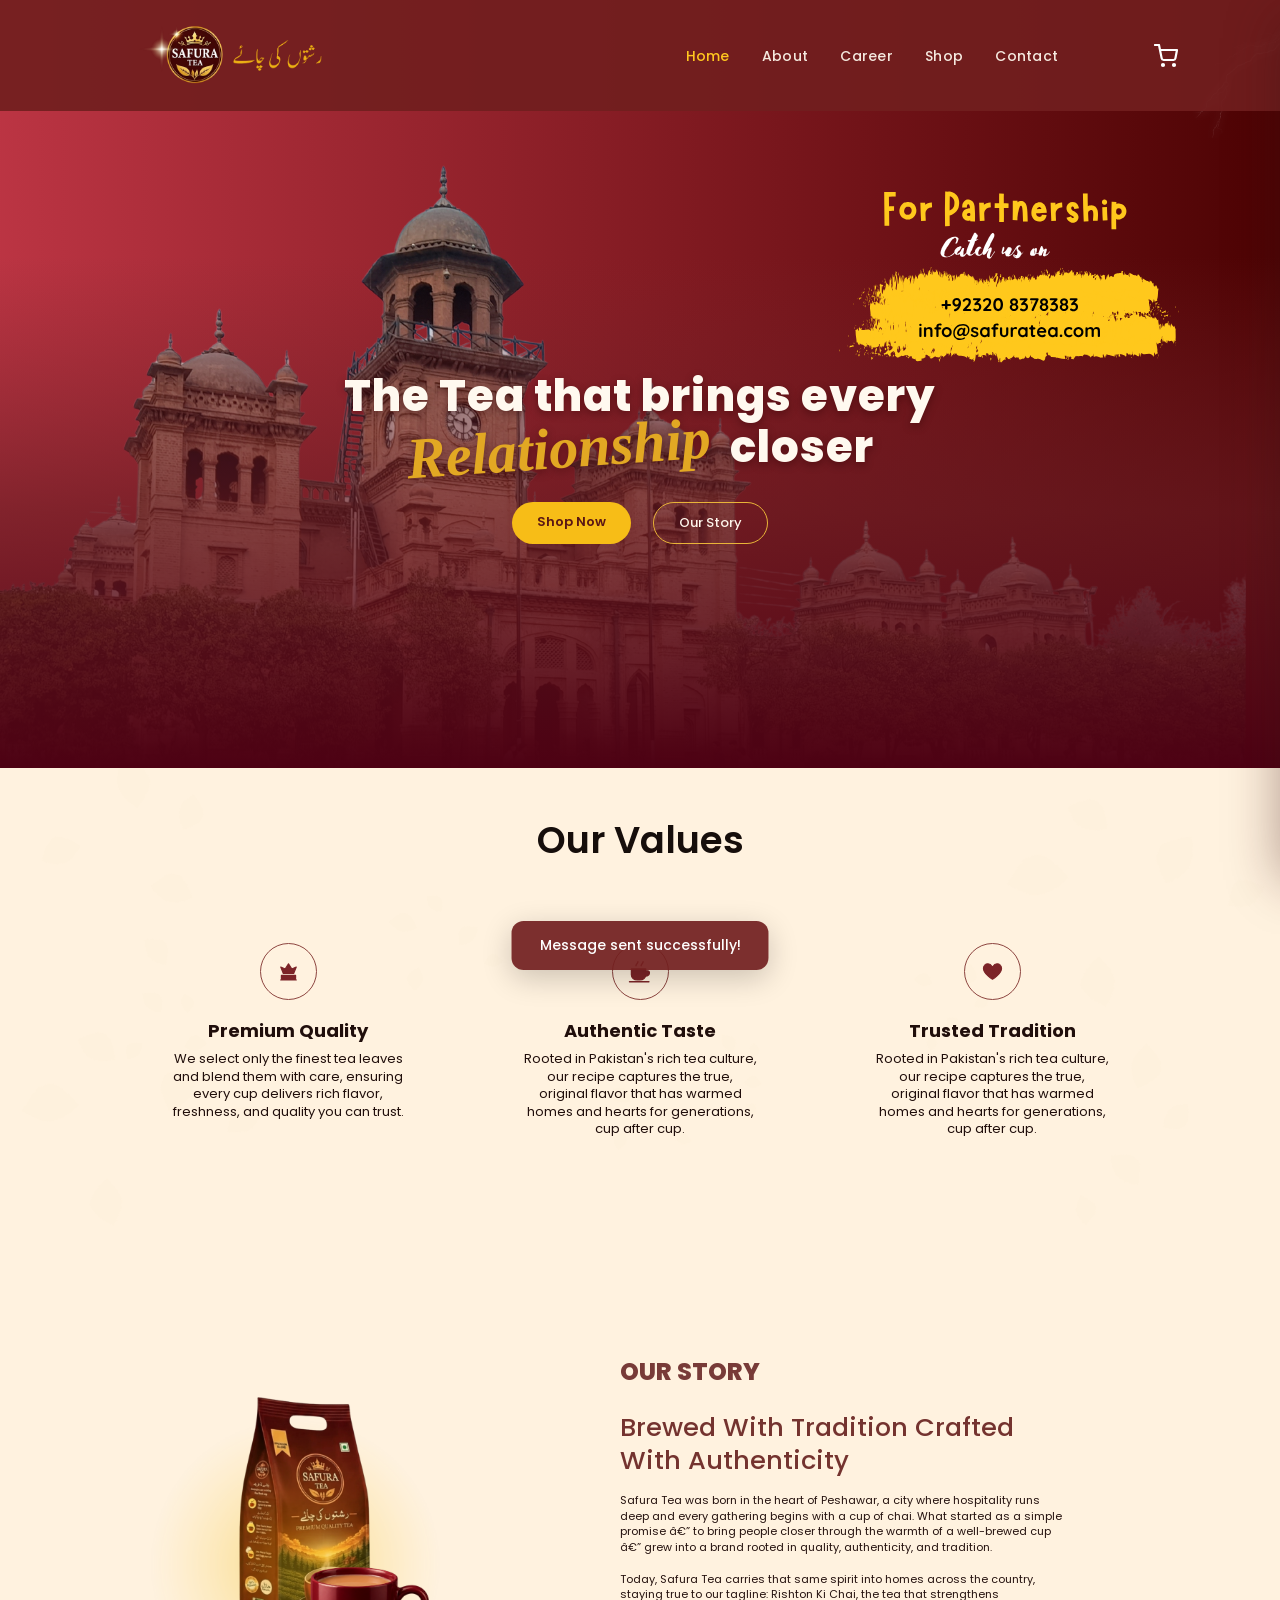
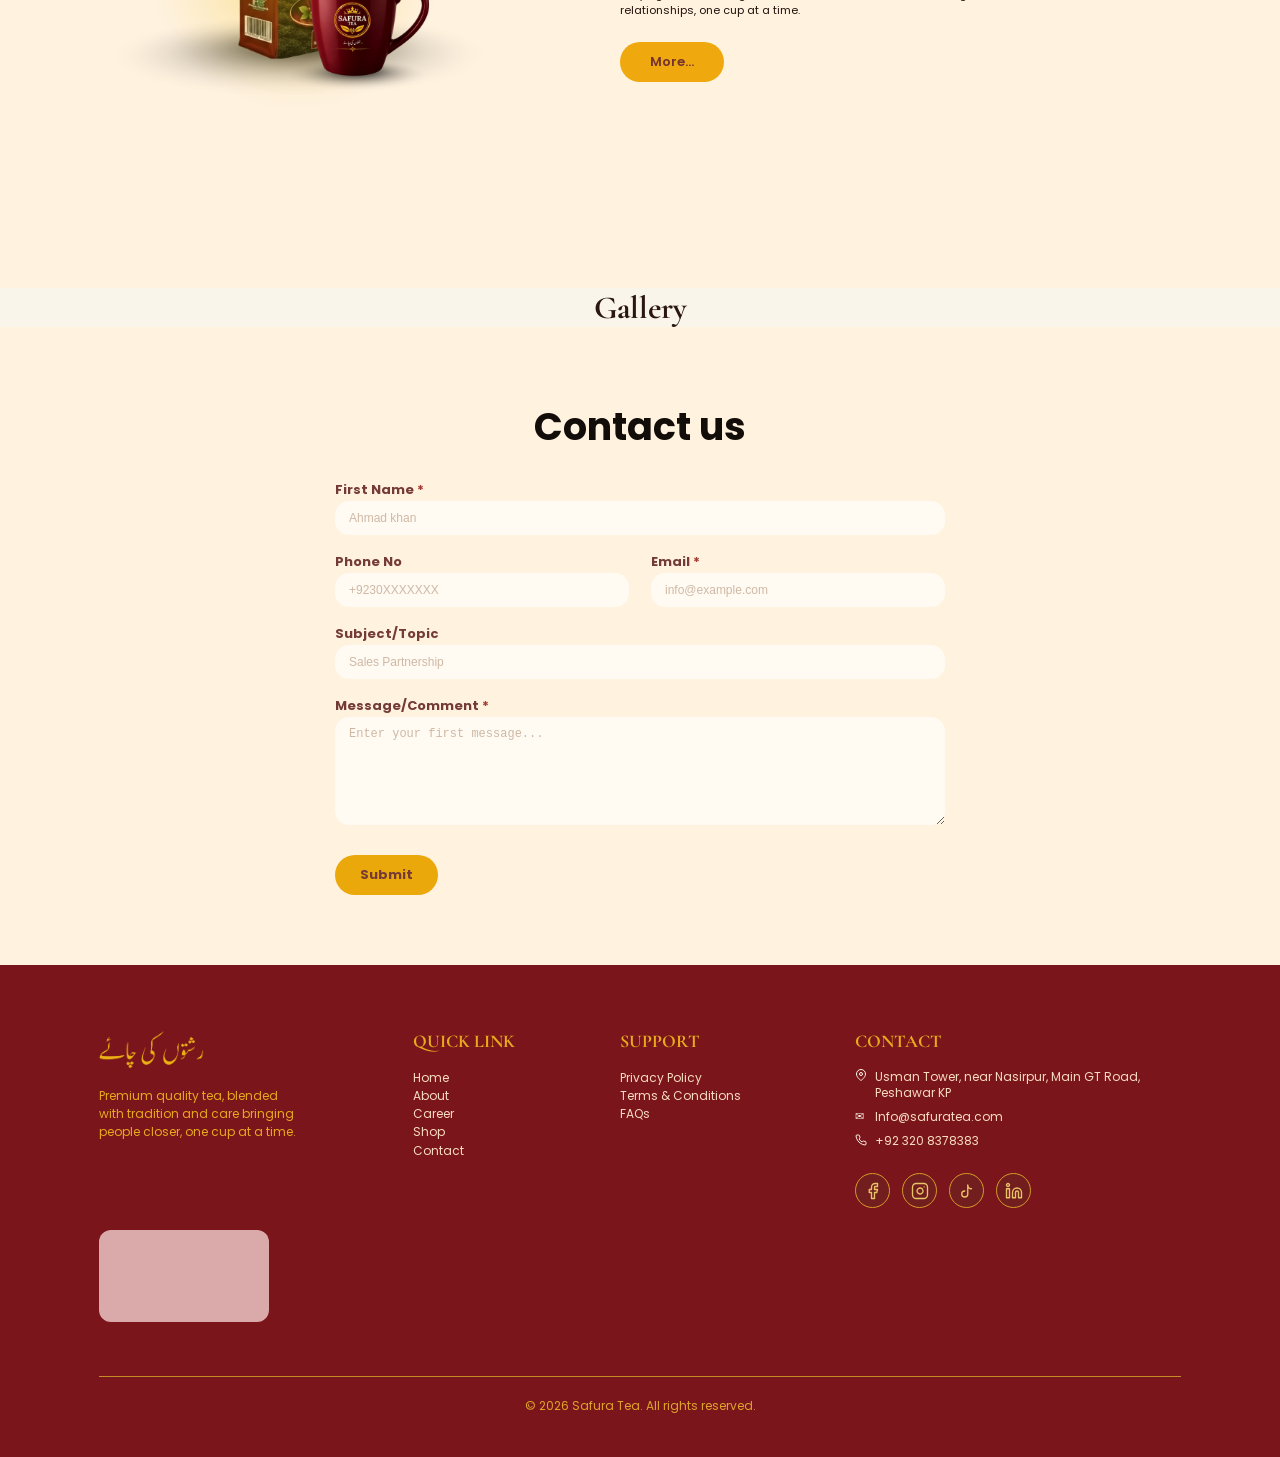
==== index.html @ 5a447c7a "Add clean page URLs" ====
<!DOCTYPE html>
<html lang="en">

<head>
  <meta charset="UTF-8">
  <meta name="viewport" content="width=device-width, initial-scale=1.0">
  <title>Safura Tea Home</title>
  <meta name="description"
    content="Safura Tea offers premium, naturally sourced tea blends  rich in flavour and crafted with tradition. Shop online, delivered fresh across Pakistan.">
  <meta name="theme-color" content="#3b1212">
  <link rel="preconnect" href="https://fonts.googleapis.com">
  <link rel="preconnect" href="https://fonts.gstatic.com" crossorigin>
  <link
    href="https://fonts.googleapis.com/css2?family=Caveat:wght@500;600;700&family=Cormorant+Garamond:wght@500;600;700&family=Poppins:wght@300;400;500;600;700;800&display=swap"
    rel="stylesheet">
  <link rel="stylesheet" href="css/style.css?v=5">
  <link rel="stylesheet" href="css/contact.css">
</head>

<body class="home-page">

  <!-- ================= NAVBAR ================= -->
  <nav class="navbar">
    <div class="nav-left">
      <img src="assets/images/Logo-3.webp" alt="Safura Tea logo">
    </div>
    <ul class="nav-links" id="navLinks">
      <li><a href="#home">Home</a></li>
      <li><a href="/about">About</a></li>
      <li><a href="/career">Career</a></li>
      <li><a href="/shop">Shop</a></li>
      <li><a href="/contact">Contact</a></li>
    </ul>
    <div class="nav-right">
      <button class="cart-btn" aria-label="Cart">
        <svg viewBox="0 0 24 24" fill="none" stroke-width="1.8" stroke-linecap="round" stroke-linejoin="round">
          <circle cx="9" cy="21" r="1" />
          <circle cx="20" cy="21" r="1" />
          <path d="M1 1h4l2.68 13.39a2 2 0 0 0 2 1.61h9.72a2 2 0 0 0 2-1.61L23 6H6" />
        </svg>
        <span class="cart-count">0</span>
      </button>
      <div class="hamburger" id="hamburger" role="button" aria-label="Menu">
        <span></span><span></span><span></span>
      </div>
    </div>
  </nav>

  <!-- ================= HERO ================= -->
  <section class="hero" id="home">
    <div class="hero-bg">
      <img src="assets/images/home.png" alt="Safura Tea premium blend pack">
    </div>

    <div class="hero-overlay">

      <h1>
        <span>The Tea that brings every</span>
        <span><em>Relationship</em> closer</span>
      </h1>
      <div class="hero-btns">
        <a href="/shop" class="btn-gold">Shop Now</a>
        <a href="/about" class="btn-outline">Our Story</a>
      </div>
    </div>
  </section>

  <!-- ================= VALUES ================= -->
  <section class="values-section" aria-labelledby="values-title">
    <div class="values-leaf values-leaf-one" aria-hidden="true"></div>
    <div class="values-leaf values-leaf-two" aria-hidden="true"></div>
    <div class="values-leaf values-leaf-three" aria-hidden="true"></div>
    <div class="values-leaf values-leaf-four" aria-hidden="true"></div>
    <div class="values-leaf values-leaf-five" aria-hidden="true"></div>
    <div class="values-leaf values-leaf-six" aria-hidden="true"></div>
    <div class="values-leaf values-leaf-seven" aria-hidden="true"></div>
    <div class="values-leaf values-leaf-eight" aria-hidden="true"></div>
    <div class="values-leaf values-leaf-nine" aria-hidden="true"></div>
    <div class="values-content">
      <h2 id="values-title">Our Values</h2>
      <div class="values-grid">
        <article class="value-card">
          <div class="value-icon" aria-hidden="true">
            <svg viewBox="0 0 48 48">
              <path d="M13 30h22v5H13zM16 27l-4-10 7 3 5-8 5 8 7-3-4 10H16zm-4 10h24" />
            </svg>
          </div>
          <h3>Premium Quality</h3>
          <p>We select only the finest tea leaves and blend them with care, ensuring every cup delivers rich flavor,
            freshness, and quality you can trust.</p>
        </article>
        <article class="value-card">
          <div class="value-icon" aria-hidden="true">
            <svg viewBox="0 0 48 48" fill="none">
              <path d="M17 15C17 12 20 12 20 9" stroke="currentColor" stroke-width="2.2" stroke-linecap="round" />
              <path d="M25 15C25 12 28 12 28 9" stroke="currentColor" stroke-width="2.2" stroke-linecap="round" />
              <path d="M10 20H32V29C32 34 28 37 23 37H19C14 37 10 34 10 29V20Z" stroke="currentColor" stroke-width="2.2"
                stroke-linejoin="round" />
              <path d="M32 23H35C39 23 39 31 32 31" stroke="currentColor" stroke-width="2.2" stroke-linecap="round" />
              <path d="M7 40H37" stroke="currentColor" stroke-width="2.2" stroke-linecap="round" />
              <path d="M14 24H28" stroke="currentColor" stroke-width="2" stroke-linecap="round" />
            </svg>
          </div>
          <h3>Authentic Taste</h3>
          <p>Rooted in Pakistan's rich tea culture, our recipe captures the true, original flavor that has warmed homes
            and hearts for generations, cup after cup.</p>
        </article>
        <article class="value-card">
          <div class="value-icon" aria-hidden="true">
            <svg viewBox="0 0 48 48">
              <path d="M24 36S10 28 10 19c0-4 3-7 7-7 3 0 5 2 7 5 2-3 4-5 7-5 4 0 7 3 7 7 0 9-14 17-14 17z" />
              <path d="M15 22h6l2-4 3 8 2-4h5" />
            </svg>
          </div>
          <h3>Trusted Tradition</h3>
          <p>Rooted in Pakistan's rich tea culture, our recipe captures the true, original flavor that has warmed homes
            and hearts for generations, cup after cup.</p>
        </article>
      </div>
    </div>
  </section>

  <!-- ================= ABOUT ================= -->
  <section id="about">
    <div class="section-inner about-grid">
      <div class="about-img-wrap">
        <img src="assets/images/product-1.png" alt="Safura Tea pack">
      </div>
      <div class="about-text">
        <div class="eyebrow">Our Story</div>
        <h2 class="section-title">Brewed With Tradition Crafted<br>With Authenticity</h2>
        <p>Safura Tea was born in the heart of Peshawar, a city where hospitality runs deep and every gathering begins
          with a cup of chai. What started as a simple promise â€” to bring people closer through the warmth of a
          well-brewed cup â€” grew into a brand rooted in quality, authenticity, and tradition.</p>
        <p>Today, Safura Tea carries that same spirit into homes across the country, staying true to our tagline:
          Rishton Ki Chai, the tea that strengthens relationships, one cup at a time.</p>
        <a href="/about" class="about-btn">More â†’</a>
      </div>
    </div>
  </section>

  <!-- ================= VIDEO SPOTLIGHT ================= -->

    <h1 style="text-align: center;">Gallery</h1>

  <!-- ================= CONTACT ================= -->
  <section class="contact-section" id="contact">
    <div class="contact-form-card">
      <div class="contact-form-card-right">
        <h2>Contact us</h2>
        <form id="contactForm">
          <div class="form-group">
            <label>First Name <span>*</span></label>
            <input type="text" name="name" placeholder="Ahmad khan" required>
          </div>
          <div class="form-row">
            <div class="form-group">
              <label>Phone No</label>
              <input type="tel" name="phone" placeholder="+9230XXXXXXX">
            </div>
            <div class="form-group">
              <label>Email <span>*</span></label>
              <input type="email" name="email" placeholder="info@example.com" required>
            </div>
          </div>
          <div class="form-group">
            <label>Subject/Topic</label>
            <input type="text" name="subject" placeholder="Sales Partnership">
          </div>
          <div class="form-group">
            <label>Message/Comment <span>*</span></label>
            <textarea name="message" placeholder="Enter your first message..." required></textarea>
          </div>
          <button type="submit" class="send-btn">Submit</button>
        </form>
      </div>

    </div>
  </section>

  <!-- ================= FOOTER ================= -->
  <footer>
    <div class="footer-grid">
      <div class="footer-col">
        <div class="footer-brand">
          <img src="assets/images/ReshtooTea_Urdu-footer.png" alt="Safura Tea logo" loading="lazy">
        </div>
        <p class="footer-desc">Premium quality tea, blended with tradition and care bringing people closer, one cup at
          a time.</p>
      </div>
      <div class="footer-col">
        <!-- <h4>Quick Links</h4> -->
        <h3>Quick Link</h3>
        <a href="#home">Home</a>
        <a href="/about">About</a>
        <a href="/career">Career</a>
        <a href="/shop">Shop</a>
        <a href="/contact">Contact</a>
      </div>
      <div class="footer-col">
        <!-- <h4>Support</h4> -->
        <h3>Support</h3>
        <a href="#">Privacy Policy </a>
        <a href="#">Terms & Conditions</a>
        <a href="#">FAQs</a>
      </div>
      <div class="footer-col">
        <!-- <h4>Get in Touch</h4> -->
        <h3>Contact</h3>
        <p>Usman Tower, near Nasirpur, Main GT Road, Peshawar KP</p>
        <p>Info@safuratea.com</p>
        <p>+92 320 8378383</p>

        <div class="footer-social" aria-label="Safura Tea social media">

          <div class="social-links">
            <a href="https://www.facebook.com/safurateaofficial" target="_blank" rel="noopener noreferrer"
              class="social-link" aria-label="Facebook"><svg viewBox="0 0 24 24" fill="none" stroke-width="1.8"
                stroke-linecap="round" stroke-linejoin="round">
                <path d="M18 2h-3a5 5 0 0 0-5 5v3H7v4h3v8h4v-8h3l1-4h-4V7a1 1 0 0 1 1-1h3z" />
              </svg></a>
            <a href="https://www.instagram.com/safurateaofficial/" target="_blank" rel="noopener noreferrer"
              class="social-link" aria-label="Instagram"><svg viewBox="0 0 24 24" fill="none" stroke-width="1.8"
                stroke-linecap="round" stroke-linejoin="round">
                <rect x="2" y="2" width="20" height="20" rx="5" ry="5" />
                <path d="M16 11.37A4 4 0 1 1 12.63 8 4 4 0 0 1 16 11.37z" />
                <line x1="17.5" y1="6.5" x2="17.51" y2="6.5" />
              </svg></a>
            <a href="https://www.tiktok.com/@safurateaofficial" target="_blank" rel="noopener noreferrer"
              class="social-link" aria-label="TikTok"><svg viewBox="0 0 24 24" fill="none" stroke-width="1.8"
                stroke-linecap="round" stroke-linejoin="round">
                <path d="M9 12a4 4 0 1 0 4 4V4a5 5 0 0 0 5 5" />
              </svg></a>
            <a href="https://www.linkedin.com/company/safuratea/" target="_blank" rel="noopener noreferrer"
              class="social-link" aria-label="LinkedIn">
              <svg viewBox="0 0 24 24" fill="none" stroke-width="1.8" stroke-linecap="round" stroke-linejoin="round">
                <path d="M16 8a6 6 0 0 1 6 6v7h-4v-7a2 2 0 0 0-2-2 2 2 0 0 0-2 2v7h-4v-7a6 6 0 0 1 6-6z" />
                <rect x="2" y="9" width="4" height="12" />
                <circle cx="4" cy="4" r="2" />
              </svg></a>
          </div>




        </div>
      </div>

      <div class="footer-right">
        <div class="location">
          <h4>Our Location</h4>
          <a href="https://www.google.com/maps/search/?api=1&query=Usman+Tower+near+Nasirpur+Main+GT+Road+Peshawar+KP"
            target="_blank" rel="noopener noreferrer" class="map-link">
            <div class="map-container">
              <iframe
                src="https://maps.google.com/maps?q=Usman+Tower+near+Nasirpur+Main+GT+Road+Peshawar+KP&t=&z=15&ie=UTF8&iwloc=&output=embed"
                width="100%" height="150" style="border:0; pointer-events: none;" allowfullscreen="" loading="lazy"
                referrerpolicy="no-referrer-when-downgrade">
              </iframe>
              <div class="map-overlay">
                <span class="map-pin"></span>
                <span class="map-label">Open in Google Maps</span>
              </div>
            </div>
          </a>
          <p class="address-text">Usman Tower, near Nasirpur, Main GT Road, Peshawar KP</p>
        </div>

        <div class="barcode">
          <h4>Scan for Details</h4>
          <div class="barcode-img">
            <img
              src="https://api.qrserver.com/v1/create-qr-code/?size=200x200&bgcolor=FAF5EA&color=3B1F2B&data=Safura%20Tea%0AProduct%3A%20Premium%20Tea%20500g%0ALocation%3A%20Usman%20Tower%2C%20near%20Nasirpur%2C%20Main%20GT%20Road%2C%20Peshawar%20KP%0APhone%3A%20%2B92%20300%200000000%0AEmail%3A%20hello%40safuratea.pk"
              alt="Safura Tea QR Code" width="160" height="160">
          </div>
        </div>
      </div>

    </div>
    <div class="footer-bottom">
      <span>&copy; 2026 Safura Tea. All rights reserved.</span>
      <span>Designed with care for tea lovers.</span>
    </div>
  </footer>

  <div class="toast" id="toast">Message sent successfully!</div>
  <script src="js/script.js?v=3"></script>

</body>

</html>
---- css/style.css ----
:root {
  --maroon-dark: #3b1212;
  --maroon: #5c1b1b;
  --maroon-light: #7a2a22;
  --gold: #c9a227;
  --gold-light: #e8c468;
  --cream: #faf5ea;
  --cream-2: #f1e8d6;
  --ink: #2a1810;
  --shadow: 0 20px 50px -20px rgba(59, 18, 18, 0.35);
}

* {
  margin: 0;
  padding: 0;
  box-sizing: border-box;
}
html {
  scroll-behavior: smooth;
}

body {
  font-family: "Poppins", sans-serif;
  color: var(--ink);
  background: var(--cream);
  overflow-x: hidden;
}
h1,
h2,
h3 {
  font-family: "Cormorant Garamond", serif;
}
a {
  text-decoration: none;
  color: inherit;
}
ul {
  list-style: none;
}
img {
  max-width: 100%;
  display: block;
}
button {
  font-family: inherit;
  cursor: pointer;
  border: none;
}

@media (prefers-reduced-motion: reduce) {
  * {
    animation-duration: 0.001ms !important;
    transition-duration: 0.001ms !important;
  }
}

/* ---------- NAVBAR ---------- */
.navbar {
  position: fixed;
  top: 0;
  left: 0;
  right: 0;
  z-index: 1000;
  display: flex;
  align-items: center;
  justify-content: space-between;
  padding: 20px 7.7%;
  background: rgba(113, 31, 31, 0.92);
  box-shadow: none;
}
.nav-left img {
  width: 285px;
  height: auto;
  object-fit: contain;
}
.nav-links {
  display: flex;
  gap: 32px;
  margin-left: auto;
  margin-right: 8.5%;
}
.nav-links a {
  color: #f5e9df;
  font-size: 14px;
  font-weight: 500;
  letter-spacing: 0.3px;
  position: relative;
  padding: 4px 0 7px;
  transition: color 0.25s ease;
}
.nav-links a::after {
  content: "";
  position: absolute;
  left: 0;
  bottom: 0;
  width: 0%;
  height: 2px;
  background: var(--gold);
  transition: width 0.3s ease;
}
.nav-links a:hover {
  color: var(--gold-light);
}
.nav-links a:hover::after {
  width: 100%;
}
.nav-right {
  display: flex;
  align-items: center;
  gap: 0;
}
.cart-btn {
  position: relative;
  display: flex;
  align-items: center;
  justify-content: center;
  width: 31px;
  height: 31px;
  border-radius: 50%;
  background: transparent;
  border: 0;
  transition:
    transform 0.25s ease,
    background 0.25s ease;
}
.cart-btn:hover {
  transform: translateY(-2px);
}
.cart-btn svg {
  width: 24px;
  height: 24px;
  stroke: #fff;
  stroke-width: 2.2;
  transition:
    width 0.25s ease,
    height 0.25s ease,
    stroke 0.25s ease;
}
.cart-btn:hover svg {
  width: 27px;
  height: 27px;
  stroke: var(--gold-light);
}
.cart-count {
  display: none;
}
.hamburger {
  display: none;
  flex-direction: column;
  gap: 5px;
  width: 26px;
}
.hamburger span {
  height: 2px;
  background: var(--cream);
  border-radius: 2px;
}
.home-page .nav-links li:first-child a {
  color: #ffc71f;
}
.home-page .nav-links li:first-child a::after {
  width: 0;
  background: #ffc71f;
}
.home-page .nav-links li:first-child a:hover::after {
  width: 100%;
}

/* ---------- HERO ---------- */
.hero {
  position: relative;
  height: 100vh;
  min-height: 600px;
  overflow: hidden;
  background: rgba(113, 31, 31, 0.92);
}
.hero-bg {
  position: absolute;
  inset: 0;
  z-index: 1;
}
.hero-bg img {
  width: 100%;
  height: 100%;
  object-fit: cover;
  object-position: center;
  filter: brightness(1) saturate(1.05);
  animation: heroZoom 8s ease-out forwards;
}
@keyframes heroZoom {
  from {
    transform: scale(1);
  }
  to {
    transform: scale(1.07);
  }
}
.hero-overlay {
  position: absolute;
  inset: 0;
  z-index: 3;
  display: flex;
  flex-direction: column;
  align-items: center;
  justify-content: end;
  text-align: center;
  padding: 40px;
}
.hero-overlay::before {
  content: "";
  position: absolute;
  inset: 0;
  background: linear-gradient(
    180deg,
    rgba(43, 12, 12, 0.6) 0%,
    rgba(43, 12, 12, 0) 26%,
    rgba(43, 12, 12, 0) 58%,
    rgba(43, 12, 12, 0.7) 100%
  );
  z-index: -1;
}
.hero h1 {
  color: var(--cream);
  font-size: clamp(38px, 6vw, 74px);
  font-weight: 700;
  line-height: 1.1;
  max-width: 900px;
  text-shadow:
    0 4px 18px rgba(0, 0, 0, 0.65),
    0 2px 6px rgba(0, 0, 0, 0.55);
  animation: riseIn 1.1s 0.25s cubic-bezier(0.22, 1, 0.36, 1) both;
}
.hero .hero-overlay h1 span em {
  font-family: "Mistral", cursive;
}
.hero p {
  color: var(--cream-2);
  max-width: 520px;
  margin: 22px auto 34px;
  font-size: 16px;
  line-height: 1.7;
  font-weight: 300;
}
.hero-btns {
  display: flex;
  gap: 18px;
  padding: 20px;
  flex-wrap: wrap;
  justify-content: center;
  animation: riseIn 1.1s 0.5s cubic-bezier(0.22, 1, 0.36, 1) both;
}
@keyframes riseIn {
  from {
    opacity: 0;
    transform: translateY(34px);
  }
  to {
    opacity: 1;
    transform: translateY(0);
  }
}
.btn-gold {
  background-color: #ffc71f;
  color: var(--maroon-dark);
  padding: 15px 36px;
  border-radius: 50px;
  font-weight: 600;
  font-size: 14px;
  letter-spacing: 0.5px;
  transition:
    transform 0.25s ease,
    box-shadow 0.25s ease;
  box-shadow: 0 10px 25px -8px rgba(201, 162, 39, 0.6);
}
.btn-gold:hover {
  transform: translateY(-3px);
  box-shadow: 0 14px 30px -8px rgba(201, 162, 39, 0.75);
}
.btn-outline {
  border: 1.5px solid var(--cream-2);
  /* color: var(--cream); */
  padding: 15px 36px;
  border-radius: 50px;
  font-weight: 500;
  font-size: 14px;
  letter-spacing: 0.5px;
  transition: all 0.25s ease;
}
.btn-outline:hover {
  /* background-color: #ffc71f; */
  color: var(--gold);
  background-color: #ac8100;
}

/* ---------- HOME HERO ---------- */
.home-page .hero {
  height: min(100vh, 768px);
  min-height: 500px;
  padding: 0;
  background: #731216;
}
.home-page .hero-bg img {
  object-position: center;
  filter: none;
  animation: none;
}
.home-page .hero-overlay {
  justify-content: flex-start;
  padding: clamp(205px, 48vh, 370px) 24px 0;
}
.home-page .hero-overlay::before {
  display: none;
}
.home-page .hero h1 {
  display: flex;
  flex-direction: column;
  align-items: center;
  color: #fff9ef;
  font-family: "Poppins", sans-serif;
  font-size: clamp(27px, 3.4vw, 52px);
  font-weight: 800;
  line-height: 1.18;
  letter-spacing: 1px;
  max-width: none;
  text-shadow: 0 3px 8px rgba(42, 0, 0, 0.4);
  animation: none;
}
.home-page .hero h1 span {
  display: block;
  white-space: nowrap;
}
.home-page .hero h1 em {
  display: inline-block;
  position: relative;
  margin-right: 10px;
  color: #e2a823;
  font-family: "Caveat", cursive;
  font-size: 1.34em;
  font-weight: 600;
  line-height: 0.72;
  letter-spacing: 0;
  transform: rotate(-4deg) translateY(6px);
}
.home-page .hero-btns {
  gap: 22px;
  padding: 29px 0 0;
  animation: none;
}
.home-page .btn-gold,
.home-page .btn-outline {
  padding: 10px 25px;
  font-size: 13px;
  letter-spacing: 0;
}
.home-page .btn-gold {
  background: #f7bd17;
  color: #5a1715;
  box-shadow: none;
}
.home-page .btn-outline {
  border-color: #e9b438;
  color: #fff6ec;
}
@media (max-width: 900px) {
  .home-page .hero-overlay {
    padding-top: clamp(180px, 43vh, 300px);
  }
}
@media (max-width: 560px) {
  .home-page .nav-left img {
    width: 135px;
  }
  .home-page .hero {
    min-height: 560px;
  }
  .home-page .hero h1 {
    font-size: clamp(23px, 7vw, 31px);
    letter-spacing: 0;
  }
  .home-page .hero h1 span {
    white-space: normal;
  }
  .home-page .hero-btns {
    padding-top: 23px;
  }
}
/* ---------- OUR VALUES ---------- */
.values-section {
  position: relative;
  min-height: 470px;
  overflow: hidden;
  padding: 52px 5% 55px;
  background: #fff2df;
}
.values-content {
    /* border: 2px solid yellow; */
  position: relative;
  z-index: 1;
  max-width: 1000px;
  margin: 0 auto;
  text-align: center;
}
.values-content h2 {
  color: #160e0b;
  font-family: "Poppins", sans-serif;
  font-size: clamp(37px, 2.8vw, 58px);
  font-weight: 600;
  line-height: 1.1;
}
.values-grid {
  display: grid;
  grid-template-columns: repeat(3, 1fr);
  gap: 56px;
  margin-top: 82px;
}
.value-card {
  color: #200e0b;
  max-height: 900px;
  font-size: 33px;
}
.value-icon {
  display: grid;
  width: 57px;
  height: 57px;
  margin: 0 auto 20px;
  place-items: center;
  border: 1.5px solid #8d4540;
  border-radius: 50%;
  color: #7c2428;
}
.value-icon svg {
  width: 31px;
  height: 31px;
  fill: currentColor;
  stroke: currentColor;
  stroke-width: 1.8;
  stroke-linecap: round;
  stroke-linejoin: round;
}
.value-card h3 {
  font-family: "Poppins", sans-serif;
  font-size: 18px;
  font-weight: 700;
  line-height: 1.2;
}
.value-card p {
  margin: 9px auto 0;
  max-width: 235px;
  font-size: 13px;
  line-height: 1.35;
}
.values-leaf {
  position: absolute;
  width: 145px;
  height: 145px;
  background: url("../assets/images/leaf-pattern.png") center / contain
    no-repeat;
  opacity: 0.16;
  pointer-events: none;
}
.values-leaf-one {
  top: 18px;
  left: 5.5%;
  transform: rotate(35deg) scale(1.18);
}
.values-leaf-two {
  top: 100px;
  left: 29%;
  transform: rotate(-24deg) scale(0.68);
}
.values-leaf-three {
  top: 45px;
  right: 6%;
  transform: rotate(-42deg) scale(1.45);
}
.values-leaf-four {
  right: 7%;
  bottom: 35px;
  transform: rotate(66deg) scale(1.08);
}
.values-leaf-five {
  top: 195px;
  left: 8%;
  transform: rotate(10deg) scale(0.62);
}
.values-leaf-six {
  top: 272px;
  left: 5%;
  transform: rotate(-42deg) scale(1.35);
}
.values-leaf-seven {
  top: 232px;
  left: 52%;
  transform: rotate(24deg) scale(0.48);
}
.values-leaf-eight {
  bottom: 50px;
  left: 45%;
  transform: rotate(-12deg) scale(0.54);
}
.values-leaf-nine {
  top: 165px;
  right: 20%;
  transform: rotate(72deg) scale(0.54);
}

@media (max-width: 700px) {
  .values-section {
    min-height: 0;
    padding: 60px 6% 40px;
  }
  .values-grid {
    grid-template-columns: 1fr;
    gap: 42px;
    margin-top: 52px;
  }
  .value-card p {
    max-width: 300px;
  }
  .values-leaf-two,
  .values-leaf-three,
  .values-leaf-seven,
  .values-leaf-nine {
    display: none;
  }
}

/* ---------- OFFER BADGE ---------- */
.hero-offer-badge {
  position: absolute;
  top: 27%;
  left: 12%;
  transform: translate(-50%, -50%);
  z-index: 6;
  display: flex;
  flex-direction: column;
  align-items: center;
  gap: 6px;
  animation:
    offerBlink 2s ease-in-out infinite,
    offerEntry 0.8s 0.5s cubic-bezier(0.22, 1, 0.36, 1) both;
}
.hero-offer-badge::before {
  content: "";
  position: absolute;
  width: 200px;
  height: 200px;
  border-radius: 50%;
  background: radial-gradient(
    circle,
    rgba(201, 162, 39, 0.35) 0%,
    rgba(201, 162, 39, 0) 70%
  );
  animation: offerGlow 2s ease-in-out infinite alternate;
  pointer-events: none;
  z-index: -1;
}
@keyframes offerBlink {
  0%,
  100% {
    opacity: 1;
  }
  50% {
    opacity: 0.6;
  }
}
@keyframes offerEntry {
  from {
    opacity: 0;
    transform: translate(-50%, -50%) scale(0.6);
  }
  to {
    opacity: 1;
    transform: translate(-50%, -50%) scale(1);
  }
}
@keyframes offerGlow {
  from {
    transform: scale(1);
    opacity: 0.6;
  }
  to {
    transform: scale(1.3);
    opacity: 1;
  }
}
.offer-text-line1 {
  color: var(--cream);
  font-family: "Poppins", sans-serif;
  font-size: 18px;
  font-weight: 600;
  letter-spacing: 6px;
  text-transform: uppercase;
  text-shadow: 0 2px 12px rgba(0, 0, 0, 0.8);
  animation: textPulse 1.5s ease-in-out infinite alternate;
}
.offer-text-line2 {
  font-family: "Cormorant Garamond", serif;
  font-size: clamp(48px, 8vw, 80px);
  font-weight: 700;
  color: var(--gold);
  line-height: 1;
  text-shadow:
    0 0 30px rgba(201, 162, 39, 0.6),
    0 0 60px rgba(201, 162, 39, 0.3),
    0 4px 20px rgba(0, 0, 0, 0.7);
  animation: discountBlink 2s ease-in-out infinite;
}
@keyframes textPulse {
  from {
    text-shadow: 0 2px 12px rgba(0, 0, 0, 0.8);
    color: var(--cream);
  }
  to {
    text-shadow:
      0 2px 20px rgba(232, 196, 104, 0.5),
      0 0 40px rgba(232, 196, 104, 0.2);
    color: var(--gold-light);
  }
}
@keyframes discountBlink {
  0%,
  100% {
    text-shadow:
      0 0 30px rgba(201, 162, 39, 0.6),
      0 0 60px rgba(201, 162, 39, 0.3),
      0 4px 20px rgba(0, 0, 0, 0.7);
    color: var(--gold);
  }
  50% {
    text-shadow:
      0 0 50px rgba(201, 162, 39, 0.9),
      0 0 100px rgba(201, 162, 39, 0.5),
      0 4px 20px rgba(0, 0, 0, 0.7);
    color: var(--gold-light);
  }
}

/* ---------- SECTION SHARED ---------- */
section {
  padding: 100px 5%;
}
#about {
  position: relative;
  min-height: 650px;
  padding: 65px 5% 145px;
  background: #fff2df;
}
.section-inner {
  max-width: 1180px;
  margin: 0 auto;
}
.eyebrow {
  color: var(--maroon);
  letter-spacing: 4px;
  font-size: 12px;
  font-weight: 600;
  text-transform: uppercase;
}
.section-title {
  font-size: clamp(30px, 4vw, 46px);
  color: var(--maroon-dark);
  margin-top: 10px;
  font-weight: 700;
}

/* ---------- ABOUT ---------- */
.about-grid {
  display: grid;
  grid-template-columns: 0.9fr 1.1fr;
  max-width: 1324px;
  gap: 69px;
  align-items: center;
  margin-top: 0;
}
.about-img-wrap {
  position: relative;
  display: flex;
  justify-content: center;
}
.about-img-wrap img {
  mix-blend-mode: multiply; /* remove the image background */
  width: 100%;
  max-width: 430px;
  aspect-ratio: 1;
  object-fit: contain;
}
.about-text p {
  max-width: 445px;
  color: #25120f;
  line-height: 1.4;
  margin: 17px 0 0;
  /* font-weight: 600; */
  font-size: 11px;
}
.about-text .eyebrow {
  color: #783b38;
  letter-spacing: 0;
  font-size: 24px;
  font-weight: 800;
}
.about-text .section-title {
  margin-top: 22px;
  color: #74332f;
  font-family: "Poppins", sans-serif;
  font-size: clamp(21px, 2vw, 28px);
  line-height: 1.28;
  font-weight: 500;
}
.about-btn {
  display: inline-flex;
  align-items: center;
  justify-content: center;
  margin-top: 24px;
  background: #efa80d;
  color: #74332f;
  padding: 10px 30px;
  border-radius: 50px;
  font-family: "Poppins", sans-serif;
  font-weight: 600;
  font-size: 13px;
  letter-spacing: 0;
  border: none;
  cursor: pointer;
  transition:
    background 0.25s ease,
    transform 0.25s ease;
}
.home-page .about-btn {
  font-size: 0;
}
.home-page .about-btn::after {
  content: "More...";
  font-size: 13px;
}
.about-btn:hover {
  background: #d99607;
  transform: translateY(-2px);
}

/* ---------- VIDEO SPOTLIGHT ---------- */
/* .video-spotlight {
  overflow: hidden;
  padding: 86px 0 144px;
  background: #fff2df;
}
.video-spotlight h2 {
  margin-bottom: 35px;
  color: #130d0a;
  font-family: "Poppins", sans-serif;
  font-size: clamp(28px, 2.7vw, 38px);
  font-weight: 700;
  line-height: 1.2;
  text-align: center;
}
.spotlight-stage {
  position: relative;
  width: 100%;
  max-width: 1244px;
  margin: 0 auto;
  aspect-ratio: 16 / 9;
  overflow: hidden;
}
.spotlight-track {
  position: relative;
  width: 100%;
  height: 100%;
}
.spotlight-video {
  position: absolute;
  left: 50%;
  top: 50%;
  width: 42%;
  aspect-ratio: 16 / 9;
  z-index: 1;
  overflow: hidden;
  border-radius: 12px;
  background: #4f3221;
  box-shadow: 0 22px 50px rgba(79, 50, 33, 0.28);
  opacity: 0.92;
  transform: translate(-50%, -50%);
  transition:
    transform 0.45s ease,
    opacity 0.45s ease,
    box-shadow 0.45s ease;
}
.spotlight-video.is-prev {
  transform: translate(-177%, -50%) scale(0.85);
}
.spotlight-video.is-next {
  transform: translate(77%, -50%) scale(0.85);
}
.spotlight-video.is-active {
  z-index: 2;
  opacity: 1;
  transform: translate(-50%, -50%) scale(1.6);
  box-shadow: 0 30px 70px rgba(79, 50, 33, 0.4);
}
.spotlight-video video {
  width: 100%;
  height: 100%;
  object-fit: cover;
  background: #2a1a10;
}
.spotlight-video video::-webkit-media-controls-panel {
  background-image: linear-gradient(transparent, rgba(0, 0, 0, 0.55));
}
.spotlight-video:not(.is-active) video {
  filter: brightness(0.7);
}
.spotlight-play {
  position: absolute;
  top: 50%;
  left: 50%;
  display: grid;
  width: 54px;
  height: 54px;
  place-items: center;
  border: 2px solid rgba(255, 255, 255, 0.92);
  border-radius: 50%;
  background: rgba(255, 255, 255, 0.18);
  color: #fff;
  cursor: pointer;
  opacity: 0;
  transform: translate(-50%, -50%);
  transition:
    opacity 0.2s ease,
    background 0.2s ease;
}
.spotlight-video.is-active .spotlight-play {
  opacity: 1;
}
.spotlight-play:hover {
  background: rgba(111, 38, 29, 0.72);
}
.spotlight-play svg,
.spotlight-arrow svg {
  width: 25px;
  height: 25px;
  fill: currentColor;
}
.spotlight-arrow {
  position: absolute;
  top: 50%;
  z-index: 5;
  display: grid;
  width: 44px;
  height: 44px;
  place-items: center;
  border-radius: 50%;
  background: rgba(255, 255, 255, 0.85);
  color: #6b2d1c;
  box-shadow: 0 4px 14px rgba(79, 50, 33, 0.25);
  cursor: pointer;
  transform: translateY(-50%);
  transition: background 0.2s ease;
}
.spotlight-arrow:hover {
  background: #ffffff;
}
.spotlight-prev {
  left: 18%;
}
.spotlight-next {
  right: 18%;
}
@media (max-width: 560px) {
  .video-spotlight {
    padding: 65px 0 85px;
  }
  .spotlight-arrow {
    width: 36px;
    height: 36px;
  }
  .spotlight-prev {
    left: 18%;
  }
  .spotlight-next {
    right: 18%;
  }
} */

/* ---------- FEATURED PRODUCT ---------- */
.featured {
  background: var(--cream-2);
}
.featured-grid {
  display: grid;
  grid-template-columns: 1fr 1fr;
  gap: 60px;
  align-items: center;
}
.product-card {
  position: relative;
  display: flex;
  justify-content: center;
}
.product-card img {
  max-width: 340px;
  filter: drop-shadow(0 30px 40px rgba(59, 18, 18, 0.35));
  animation: float 5s ease-in-out infinite;
}
@keyframes float {
  0%,
  100% {
    transform: translateY(0);
  }
  50% {
    transform: translateY(-16px);
  }
}
.product-info h3 {
  font-size: 34px;
  color: var(--maroon-dark);
  margin-bottom: 14px;
}
.product-info p {
  color: #5a4a42;
  line-height: 1.8;
  font-weight: 300;
  font-size: 15px;
  margin-bottom: 22px;
}
.leaf-list {
  margin-bottom: 30px;
}
.leaf-list li {
  display: flex;
  align-items: center;
  gap: 10px;
  color: #4a3a32;
  font-size: 14px;
  margin-bottom: 10px;
}
.leaf-list svg {
  width: 16px;
  height: 16px;
  stroke: var(--gold);
  flex-shrink: 0;
}
.price-row {
  display: flex;
  align-items: center;
  gap: 20px;
  margin-bottom: 28px;
}
.price {
  font-family: "Cormorant Garamond", serif;
  font-size: 36px;
  color: var(--maroon-dark);
  font-weight: 700;
}
.price-old {
  color: #a89a90;
  text-decoration: line-through;
  font-size: 16px;
}
.add-cart-btn {
  display: inline-flex;
  align-items: center;
  gap: 10px;
  background: rgba(113, 31, 31, 0.92);
  color: var(--cream);
  padding: 16px 34px;
  border-radius: 50px;
  font-weight: 600;
  font-size: 14px;
  transition:
    background 0.25s ease,
    transform 0.25s ease;
}
.add-cart-btn:hover {
  background: var(--maroon);
  transform: translateY(-2px);
}
.add-cart-btn svg {
  width: 18px;
  height: 18px;
  stroke: var(--gold-light);
}

/* ---------- FOOTER ---------- */
footer {
  padding: 65px 7.7% 42px;
  background: #7a151b;
  color: #f6d49c;
}
.footer-grid {
  max-width: 1160px;
  margin: 0 auto;
  display: grid;
  grid-template-columns: 1.35fr 0.8fr 0.95fr 1.65fr;
  grid-template-rows: auto 116px;
  gap: 22px 48px;
  padding: 0 0 30px;
  border-bottom: 1px solid #c58b24;
}
.footer-brand {
  display: flex;
  align-items: center;
  gap: 12px;
  margin: 0 0 18px;
}
.footer-brand img {
  width: 105px;
  height: auto;
  border-radius: 0;

  margin-left: 0px;
}
.footer-desc {
  max-width: 205px;
  /* color: #f5d39c; */
  color: #e7a91d;
  font-size: 13px;
  font-weight: 400;
  line-height: 1.28;
  /* opacity: 0.95; */
}
.footer-col h3 {
  font-size: 18px;
  letter-spacing: 0;
  text-transform: uppercase;
  margin-bottom: 17px;
  color: #e7a91d;
  font-weight: 700;
}
.footer-col:nth-child(2) h4,
.footer-col:nth-child(3) h4 {
  font-size: 0;
}
.footer-col:nth-child(2) h4::after,
.footer-col:nth-child(3) h4::after {
  content: "GET IN TOUCH";
  font-size: 12px;
}
.footer-col p,
.footer-col a {
  display: block;
  font-size: 12px;
  font-weight: 400;
  line-height: 1.52;
  color: #f7dbc0;
  opacity: 1;
  transition: opacity 0.2s ease;
}
.footer-col a:hover {
  opacity: 1;
  color: var(--gold-light);
}
.footer-col:nth-child(4) p {
  display: flex;
  align-items: flex-start;
  gap: 8px;
  margin-bottom: 8px;
  line-height: 1.35;
}
.footer-col:nth-child(4) p::before {
  flex: 0 0 12px;
  color: #fff7e9;
  font-size: 11px;
  line-height: 1.35;
}
.footer-col:nth-child(4) p:nth-of-type(1)::before {
  content: "";
  width: 12px;
  height: 12px;
  background-color: #fff7e9;
  -webkit-mask: url("data:image/svg+xml,%3Csvg xmlns='http://www.w3.org/2000/svg' viewBox='0 0 24 24' fill='none' stroke='black' stroke-width='2'%3E%3Cpath d='M21 10c0 7-9 13-9 13s-9-6-9-13a9 9 0 0 1 18 0Z'/%3E%3Ccircle cx='12' cy='10' r='3'/%3E%3C/svg%3E")
    no-repeat center / contain;
  mask: url("data:image/svg+xml,%3Csvg xmlns='http://www.w3.org/2000/svg' viewBox='0 0 24 24' fill='none' stroke='black' stroke-width='2'%3E%3Cpath d='M21 10c0 7-9 13-9 13s-9-6-9-13a9 9 0 0 1 18 0Z'/%3E%3Ccircle cx='12' cy='10' r='3'/%3E%3C/svg%3E")
    no-repeat center / contain;
}
.footer-col:nth-child(4) p:nth-of-type(2)::before {
  content: "\2709";
}

.footer-col:nth-child(4) p:nth-of-type(3)::before {
  content: "";
  width: 13px;
  height: 13px;
  background-color: #fff7e9;
  -webkit-mask: url("data:image/svg+xml,%3Csvg xmlns='http://www.w3.org/2000/svg' viewBox='0 0 24 24' fill='none' stroke='black' stroke-width='2'%3E%3Cpath d='M22 16.92v3a2 2 0 0 1-2.18 2 19.79 19.79 0 0 1-8.63-3.07 19.5 19.5 0 0 1-6-6 19.79 19.79 0 0 1-3.07-8.67A2 2 0 0 1 4.11 2h3a2 2 0 0 1 2 1.72c.127.96.361 1.903.7 2.81a2 2 0 0 1-.45 2.11L8.09 9.91a16 16 0 0 0 6 6l1.27-1.27a2 2 0 0 1 2.11-.45c.907.339 1.85.573 2.81.7A2 2 0 0 1 22 16.92Z'/%3E%3C/svg%3E")
    no-repeat center / contain;
  mask: url("data:image/svg+xml,%3Csvg xmlns='http://www.w3.org/2000/svg' viewBox='0 0 24 24' fill='none' stroke='black' stroke-width='2'%3E%3Cpath d='M22 16.92v3a2 2 0 0 1-2.18 2 19.79 19.79 0 0 1-8.63-3.07 19.5 19.5 0 0 1-6-6 19.79 19.79 0 0 1-3.07-8.67A2 2 0 0 1 4.11 2h3a2 2 0 0 1 2 1.72c.127.96.361 1.903.7 2.81a2 2 0 0 1-.45 2.11L8.09 9.91a16 16 0 0 0 6 6l1.27-1.27a2 2 0 0 1 2.11-.45c.907.339 1.85.573 2.81.7A2 2 0 0 1 22 16.92Z'/%3E%3C/svg%3E")
    no-repeat center / contain;
}

.footer-social {
  display: flex;
  gap: 9px;
  margin-top: 24px;
}
.footer-social a {
  display: grid;
  width: 35px;
  height: 35px;
  place-items: center;
  border: 1px solid #d69b27;
  border-radius: 50%;
  color: #e4ad37;
  font-family: Arial, sans-serif;
  font-size: 12px;
  font-weight: 700;
  line-height: 1;
  opacity: 1;
  transition:
    background 0.2s ease,
    color 0.2s ease,
    transform 0.2s ease;
}
.footer-social a:hover {
  background: #e4ad37;
  color: #7a151b;
  transform: translateY(-2px);
}
.footer-col .social-links {
  margin-top: 0;
}
.footer-col .footer-desc {
  color: #e7a91d;
}
.social-links {
  display: flex;
  gap: 12px;
  margin-top: 30px;
}
.social-link {
  width: 44px;
  height: 44px;
  border-radius: 50%;
  background: rgba(113, 31, 31, 0.92);
  display: flex;
  align-items: center;
  justify-content: center;
  transition: all 0.25s;
}
.social-link:hover {
  background: var(--gold);
  transform: translateY(-3px);
}
.social-link svg {
  width: 18px;
  height: 18px;
  stroke: var(--gold-light);
  transition: stroke 0.25s;
}
.social-link:hover svg {
  stroke: var(--maroon-dark);
}
.footer-right {
  grid-column: 1;
  grid-row: 2;
  display: block;
  width: 170px;
  margin: 0;
}
.footer-right .location {
  width: 100%;
}
.footer-right .location h4,
.footer-right .address-text,
.footer-right .barcode {
  display: none;
}
.map-link {
  display: block;
  text-decoration: none;
  cursor: pointer;
  transition: transform 0.25s;
}
.map-link:hover {
  transform: scale(1.02);
}
.map-container {
  position: relative;
  height: 92px;
  overflow: hidden;
  border: 0;
  border-radius: 12px;
  background: #d9aaa9;
  box-shadow: none;
}
.map-container iframe {
  pointer-events: none;
  display: block;
  height: 100%;
  opacity: 0.3;
  filter: sepia(0.55) saturate(0.42) hue-rotate(302deg) brightness(1.35);
}
.map-overlay {
  display: none;
}
.footer-bottom {
  max-width: 1180px;
  margin: 0 auto;
  display: flex;
  flex-wrap: wrap;
  gap: 12px;
  justify-content: center;
  padding-top: 20px;
  color: #dfa32a;
  font-size: 12px;
  opacity: 1;
}
.footer-bottom span:last-child {
  display: none;
}

/* ---------- TOAST ---------- */
.toast {
  position: fixed;
  bottom: 30px;
  left: 50%;
  transform: translateX(-50%) translateY(100px);
  background: rgba(113, 31, 31, 0.92);
  color: #fff;
  padding: 14px 28px;
  border-radius: 12px;
  font-size: 14px;
  font-weight: 500;
  box-shadow: 0 8px 30px rgba(0, 0, 0, 0.2);
  transition: transform 0.4s cubic-bezier(0.22, 1, 0.36, 1);
  z-index: 999;
  pointer-events: none;
}
.toast.show {
  transform: translateX(-50%) translateY(0);
}

/* ---------- CART DRAWER ---------- */
.cart-overlay {
  position: fixed;
  inset: 0;
  background: rgba(42, 24, 16, 0.55);
  backdrop-filter: blur(2px);
  z-index: 1400;
  opacity: 0;
  pointer-events: none;
  transition: opacity 0.3s ease;
}
.cart-overlay.open {
  opacity: 1;
  pointer-events: auto;
}
.cart-drawer {
  position: fixed;
  top: 0;
  right: 0;
  bottom: 0;
  width: 400px;
  max-width: 92vw;
  background: var(--cream);
  z-index: 1500;
  display: flex;
  flex-direction: column;
  transform: translateX(100%);
  transition: transform 0.35s cubic-bezier(0.22, 1, 0.36, 1);
  box-shadow: -20px 0 50px -20px rgba(59, 18, 18, 0.4);
}
.cart-drawer.open {
  transform: translateX(0);
}
.cart-drawer-head {
  display: flex;
  align-items: center;
  justify-content: space-between;
  padding: 22px 24px;
  background: rgba(113, 31, 31, 0.92);
  color: var(--cream);
}
.cart-drawer-head h3 {
  font-family: "Cormorant Garamond", serif;
  font-size: 24px;
  font-weight: 600;
}
.cart-drawer-close {
  background: transparent;
  color: var(--cream);
  font-size: 26px;
  line-height: 1;
  width: 34px;
  height: 34px;
  border-radius: 50%;
  transition: background 0.2s ease;
}
.cart-drawer-close:hover {
  background: rgba(255, 255, 255, 0.12);
}
.cart-drawer-empty {
  padding: 60px 24px;
  text-align: center;
  color: var(--maroon);
  opacity: 0.75;
  line-height: 1.6;
}
.cart-drawer-items {
  flex: 1;
  overflow-y: auto;
  padding: 10px 20px;
}
.cart-drawer-item {
  display: flex;
  align-items: center;
  gap: 14px;
  padding: 16px 4px;
  border-bottom: 1px solid var(--cream-2);
}
.cart-drawer-item img {
  width: 60px;
  height: 60px;
  border-radius: 10px;
  object-fit: cover;
  flex-shrink: 0;
}
.cart-drawer-item-info {
  flex: 1;
  min-width: 0;
}
.cart-drawer-item-name {
  font-size: 14.5px;
  font-weight: 600;
  color: var(--ink);
  margin-bottom: 2px;
}
.cart-drawer-item-price {
  font-size: 13px;
  color: var(--maroon);
  opacity: 0.8;
  margin-bottom: 8px;
}
.cart-qty-control {
  display: inline-flex;
  align-items: center;
  gap: 10px;
  background: var(--cream-2);
  border-radius: 20px;
  padding: 4px 12px;
}
.cart-qty-control button {
  background: transparent;
  color: var(--maroon-dark);
  font-size: 16px;
  font-weight: 700;
  width: 18px;
  transition: color 0.2s ease;
}
.cart-qty-control button:hover {
  color: var(--gold);
}
.cart-qty-control span {
  font-size: 13.5px;
  font-weight: 600;
  min-width: 14px;
  text-align: center;
}
.cart-drawer-item-remove {
  background: transparent;
  color: var(--maroon);
  opacity: 0.5;
  font-size: 20px;
  line-height: 1;
  align-self: flex-start;
  transition:
    opacity 0.2s ease,
    color 0.2s ease;
}
.cart-drawer-item-remove:hover {
  opacity: 1;
  color: var(--maroon-dark);
}
.cart-drawer-footer {
  padding: 20px 24px 26px;
  border-top: 1px solid var(--cream-2);
  background: var(--cream);
}
.cart-drawer-total {
  display: flex;
  justify-content: space-between;
  align-items: baseline;
  margin-bottom: 16px;
  font-size: 15px;
  color: var(--maroon-dark);
}
.cart-drawer-total span:last-child {
  font-family: "Cormorant Garamond", serif;
  font-size: 24px;
  font-weight: 700;
}
.cart-checkout-btn {
  display: block;
  text-align: center;
  width: 100%;
  padding: 15px;
  border-radius: 40px;
  background: linear-gradient(135deg, var(--gold), var(--gold-light));
  color: var(--maroon-dark);
  font-weight: 700;
  font-size: 14.5px;
  letter-spacing: 0.3px;
  box-shadow: 0 12px 28px -10px rgba(201, 162, 39, 0.55);
  transition:
    transform 0.25s ease,
    box-shadow 0.25s ease;
}
.cart-checkout-btn:hover {
  transform: translateY(-2px);
  box-shadow: 0 16px 34px -8px rgba(201, 162, 39, 0.65);
}

/* ---------- RESPONSIVE ---------- */
@media (max-width: 900px) {
  .navbar {
    padding: 20px 6%;
  }
  .nav-links {
    position: absolute;
    top: 100%;
    left: 0;
    right: 0;
    display: none;
    flex-direction: column;
    align-items: flex-start;
    gap: 0;
    margin: 0;
    padding: 10px 6% 18px;
    max-height: calc(100vh - 100px);
    overflow-y: auto;
    overscroll-behavior: contain;
    background: #5d0f11;
    border-top: 1px solid rgba(255, 199, 31, 0.35);
    box-shadow: 0 22px 34px -18px rgba(0, 0, 0, 0.7);
  }
  .nav-links.open {
    display: flex;
    animation: navDrop 0.22s ease both;
  }
  @keyframes navDrop {
    from {
      opacity: 0;
      transform: translateY(-10px);
    }
    to {
      opacity: 1;
      transform: translateY(0);
    }
  }
  .nav-links a {
    width: 100%;
    padding: 14px 0;
    font-size: 15px;
    border-bottom: 1px solid rgba(255, 255, 255, 0.1);
  }
  .nav-links li:last-child a {
    border-bottom: 0;
  }
  .hamburger {
    display: flex;
    position: relative;
    z-index: 1100;
    cursor: pointer;
    padding: 8px 0 8px 12px;
  }
  .hamburger span {
    display: block;
    width: 100%;
    transition:
      transform 0.25s ease,
      opacity 0.2s ease;
  }
  .hamburger.active span:nth-child(1) {
    transform: translateY(7px) rotate(45deg);
  }
  .hamburger.active span:nth-child(2) {
    opacity: 0;
  }
  .hamburger.active span:nth-child(3) {
    transform: translateY(-7px) rotate(-45deg);
  }
  .about-grid,
  .featured-grid {
    grid-template-columns: 1fr;
    gap: 40px;
  }
  .featured-grid {
    text-align: center;
  }
  .leaf-list li {
    justify-content: center;
  }
  .price-row {
    justify-content: center;
  }
  footer {
    padding-right: 6%;
    padding-left: 6%;
  }
  .footer-grid {
    grid-template-columns: 1fr 1fr;
    grid-template-rows: auto auto;
  }
  .footer-right {
    grid-column: 1;
    grid-row: 3;
  }
}
@media (max-width: 560px) {
  .hero h1 {
    font-size: 34px;
  }
  .offer-text-line1 {
    font-size: 14px;
    letter-spacing: 4px;
  }
  .offer-text-line2 {
    font-size: 42px;
  }
  section {
    padding: 70px 5%;
  }
  .footer-grid {
    grid-template-columns: 1fr;
  }
  .footer-right {
    grid-column: 1;
    grid-row: auto;
  }
}

/* ---------- HERO IMAGE CROP FIX (avoid partnership-badge/heading overlap) ---------- */
@media (max-width: 1000px) {
  .home-page .hero-bg img {
    object-position: 0% center;
  }
}

/* ---------- MOBILE MENU FINAL OVERRIDE (900px se chhoti screen) ---------- */
@media (max-width: 900px) {
  .navbar .nav-links {
    display: none !important;
    position: absolute;
    top: 100%;
    left: 0;
    right: 0;
    flex-direction: column;
    align-items: flex-start;
    gap: 0;
    margin: 0;
    padding: 10px 6% 18px;
    max-height: calc(100vh - 100px);
    overflow-y: auto;
    background: #5d0f11;
    border-top: 1px solid rgba(255, 199, 31, 0.35);
    box-shadow: 0 22px 34px -18px rgba(0, 0, 0, 0.7);
  }
  .navbar .nav-links.open {
    display: flex !important;
    animation: navDropFix 0.22s ease both;
  }
  .navbar .nav-links a {
    width: 100%;
    padding: 14px 0;
    font-size: 15px;
    border-bottom: 1px solid rgba(255, 255, 255, 0.1);
  }
  .navbar .nav-links li:last-child a {
    border-bottom: 0;
  }
  .navbar .hamburger {
    display: flex !important;
    position: relative;
    z-index: 1100;
    cursor: pointer;
    padding: 8px 0 8px 12px;
  }
  .navbar .hamburger span {
    display: block;
    width: 100%;
  }
  .navbar .hamburger.active span:nth-child(1) {
    transform: translateY(7px) rotate(45deg);
  }
  .navbar .hamburger.active span:nth-child(2) {
    opacity: 0;
  }
  .navbar .hamburger.active span:nth-child(3) {
    transform: translateY(-7px) rotate(-45deg);
  }
}
@keyframes navDropFix {
  from {
    opacity: 0;
    transform: translateY(-10px);
  }
  to {
    opacity: 1;
    transform: translateY(0);
  }
}
---- css/contact.css ----
/* ---------- CONTACT HERO ---------- */
.contact-hero {
  background: var(--maroon);
  padding: 140px 5% 60px;
  text-align: center;
}
.contact-hero h1 {
  color: var(--cream);
  font-size: clamp(32px, 5vw, 52px);
  font-weight: 700;
}
.contact-hero p {
  color: var(--cream-2);
  max-width: 500px;
  margin: 16px auto 0;
  font-weight: 300;
  line-height: 1.7;
}

/* ---------- CONTACT PAGE ---------- */
.contact-page {
  background: #fff2df;
}
.contact-page .contact-form-card-left {
  display: none;
}

/* ---------- CONTACT SECTION (same focused form on contact + home page) ---------- */
.contact-page .contact-section,
.home-page .contact-section {
  padding: 78px 24px 70px;
  background: #fff2df;
}
.contact-page .contact-form-card,
.home-page .contact-form-card {
  display: block;
  width: min(100%, 610px);
  margin: 0 auto;
  padding: 0;
  background: transparent;
  border-radius: 0;
  box-shadow: none;
}
.contact-page .contact-form-card-right,
.home-page .contact-form-card-right {
  width: 100%;
}
.contact-page .contact-form-card-right h2,
.home-page .contact-form-card-right h2 {
  margin: 0 0 27px;
  color: #130d0a;
  font-family: "Poppins", sans-serif;
  font-size: clamp(28px, 3vw, 38px);
  font-weight: 700;
  line-height: 1.15;
  text-align: center;
}
.contact-page .form-row,
.home-page .form-row {
  display: grid;
  grid-template-columns: 1fr 1fr;
  gap: 22px;
}
.contact-page .form-group,
.home-page .form-group {
  margin-bottom: 13px;
}
.contact-page .form-group label,
.home-page .form-group label {
  margin-bottom: 7px;
  color: #743b36;
  font-size: 13px;
  font-weight: 700;
  letter-spacing: 0;
}
.contact-page .form-group label span,
.home-page .form-group label span {
  color: #a33b32;
}
.contact-page .form-group input,
.contact-page .form-group textarea,
.home-page .form-group input,
.home-page .form-group textarea {
  width: 100%;
  padding: 10px 14px;
  border: 0;
  border-radius: 14px;
  background: rgba(255, 255, 255, 0.62);
  color: #301b16;
  font-size: 12px;
  box-shadow: none;
}
.contact-page .form-group input::placeholder,
.contact-page .form-group textarea::placeholder,
.home-page .form-group input::placeholder,
.home-page .form-group textarea::placeholder {
  color: #cfb9a5;
}
.contact-page .form-group textarea,
.home-page .form-group textarea {
  resize: vertical;
  min-height: 108px;
}
.contact-page .form-group input:focus,
.contact-page .form-group textarea:focus,
.home-page .form-group input:focus,
.home-page .form-group textarea:focus {
  outline: none;
}
.contact-page .send-btn,
.home-page .send-btn {
  width: auto;
  min-width: 89px;
  margin-top: 10px;
  padding: 10px 25px;
  border-radius: 50px;
  background: #eba80b;
  color: #743b36;
  font-size: 13px;
  font-weight: 700;
  box-shadow: none;
}
.contact-page .send-btn:hover,
.home-page .send-btn:hover {
  background: #d99804;
  box-shadow: none;
}

/* ---------- INFO SIDE ---------- */
.contact-info-side {
  padding-top: 10px;
}
.contact-info-side h3 {
  font-size: 24px;
  color: var(--maroon-dark);
  margin-bottom: 8px;
  font-weight: 700;
}
.contact-info-side > p {
  color: #5a4a42;
  font-size: 14px;
  line-height: 1.7;
  margin-bottom: 30px;
  font-weight: 300;
}
.info-card {
  display: flex;
  align-items: flex-start;
  gap: 16px;
  background: var(--cream);
  border-radius: 14px;
  padding: 22px 24px;
  margin-bottom: 16px;
  box-shadow: 0 6px 24px rgba(59, 18, 18, 0.06);
}
.info-icon {
  width: 48px;
  height: 48px;
  border-radius: 12px;
  background: rgba(113, 31, 31, 0.92);
  display: flex;
  align-items: center;
  justify-content: center;
  flex-shrink: 0;
}
.info-icon svg {
  width: 20px;
  height: 20px;
  stroke: var(--gold-light);
}
.info-card h4 {
  font-size: 14px;
  color: var(--maroon-dark);
  margin-bottom: 3px;
  font-weight: 600;
}
.info-card p {
  font-size: 13px;
  color: #6a5a52;
  font-weight: 300;
  line-height: 1.5;
}

/* ---------- SOCIAL LINKS ---------- */
.social-links {
  display: flex;
  gap: 12px;
  margin-top:30px;
}
.social-link {
  width: 44px;
  height: 44px;
  border-radius: 50%;
  background: rgba(113, 31, 31, 0.92);
  display: flex;
  align-items: center;
  justify-content: center;
  transition: all 0.25s;
}
.social-link:hover {
  background: var(--gold);
  transform: translateY(-3px);
}
.social-link svg {
  width: 18px;
  height: 18px;
  stroke: var(--gold-light);
  transition: stroke 0.25s;
}
.social-link:hover svg {
  stroke: var(--maroon-dark);
}

/* ---------- RESPONSIVE ---------- */
@media (max-width: 900px) {
  .form-row {
    grid-template-columns: 1fr;
  }
}
@media (max-width: 560px) {
  .contact-hero {
    padding: 110px 5% 40px;
  }
  .contact-page .contact-section,
  .home-page .contact-section {
    padding: 55px 20px;
  }
  .contact-page .form-row,
  .home-page .form-row {
    grid-template-columns: 1fr;
    gap: 0;
  }
}
.footer-col .social-links {
  margin-top:0px;

}
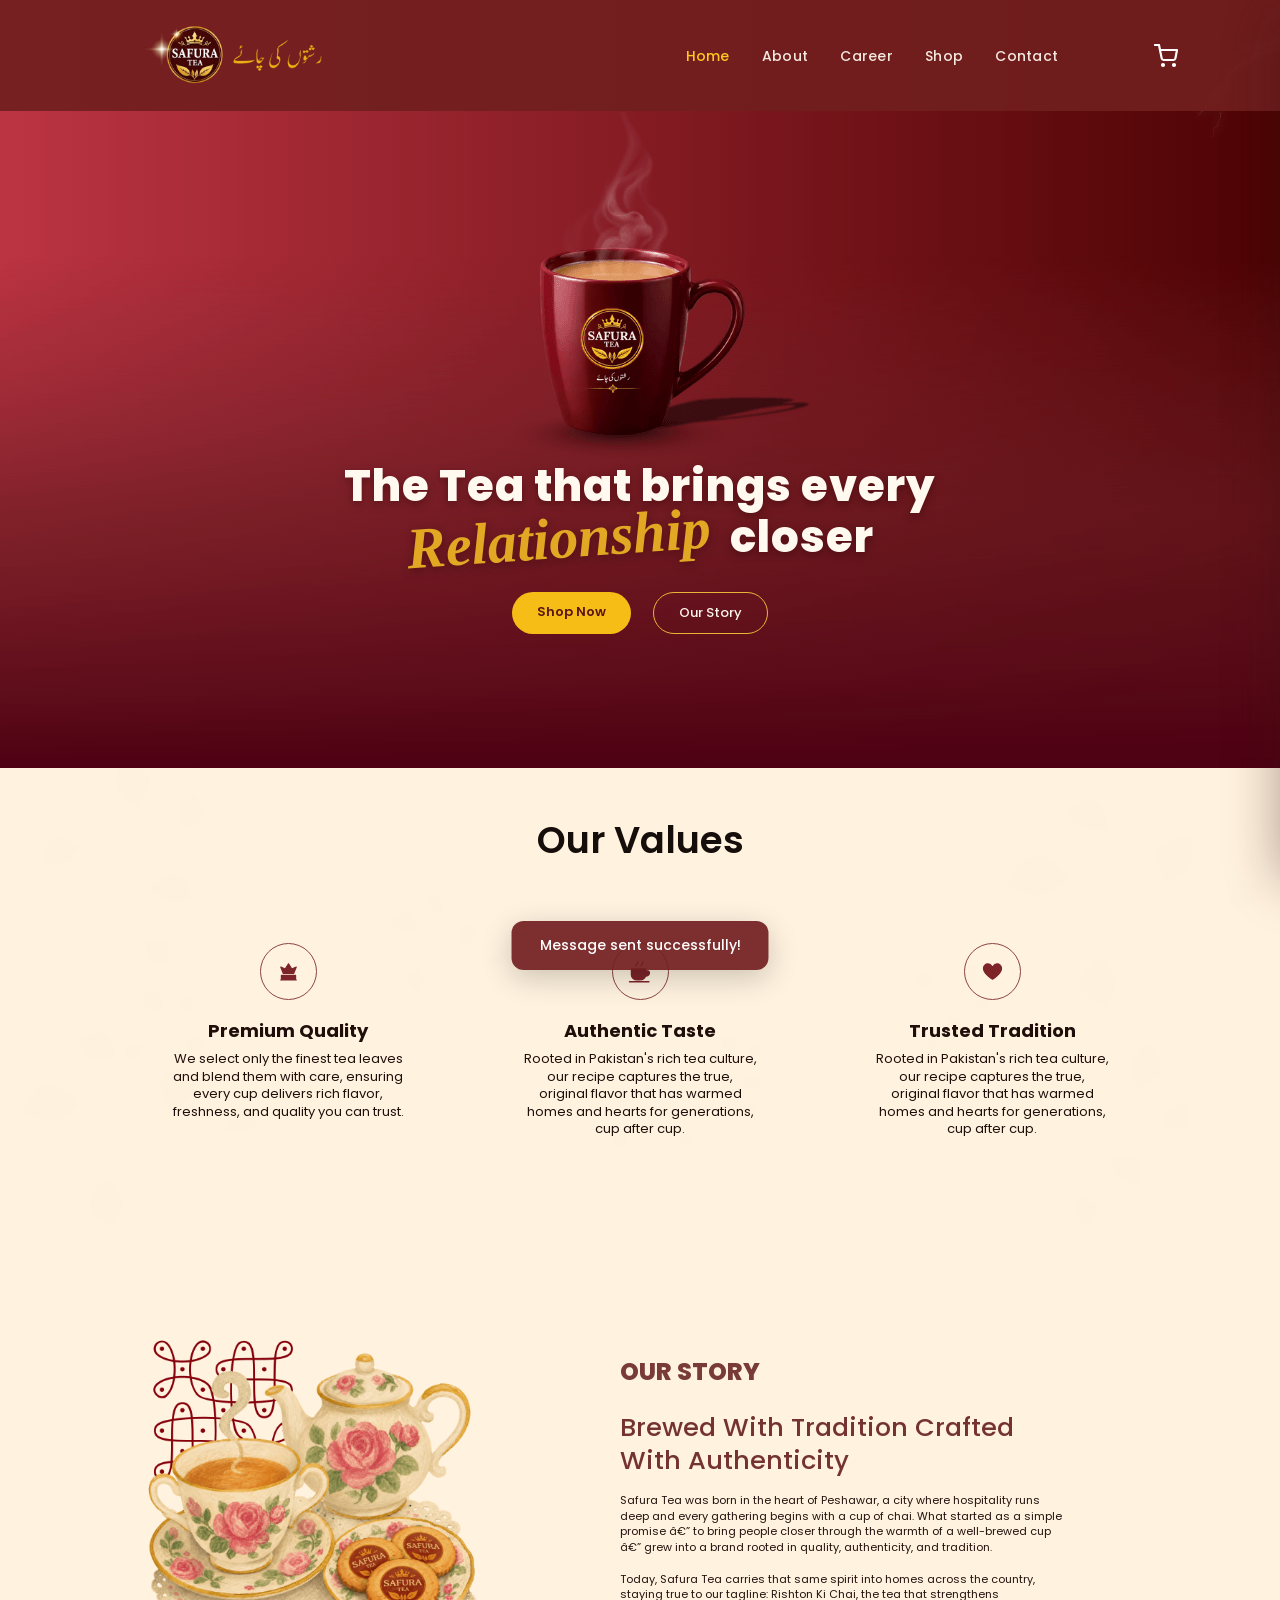
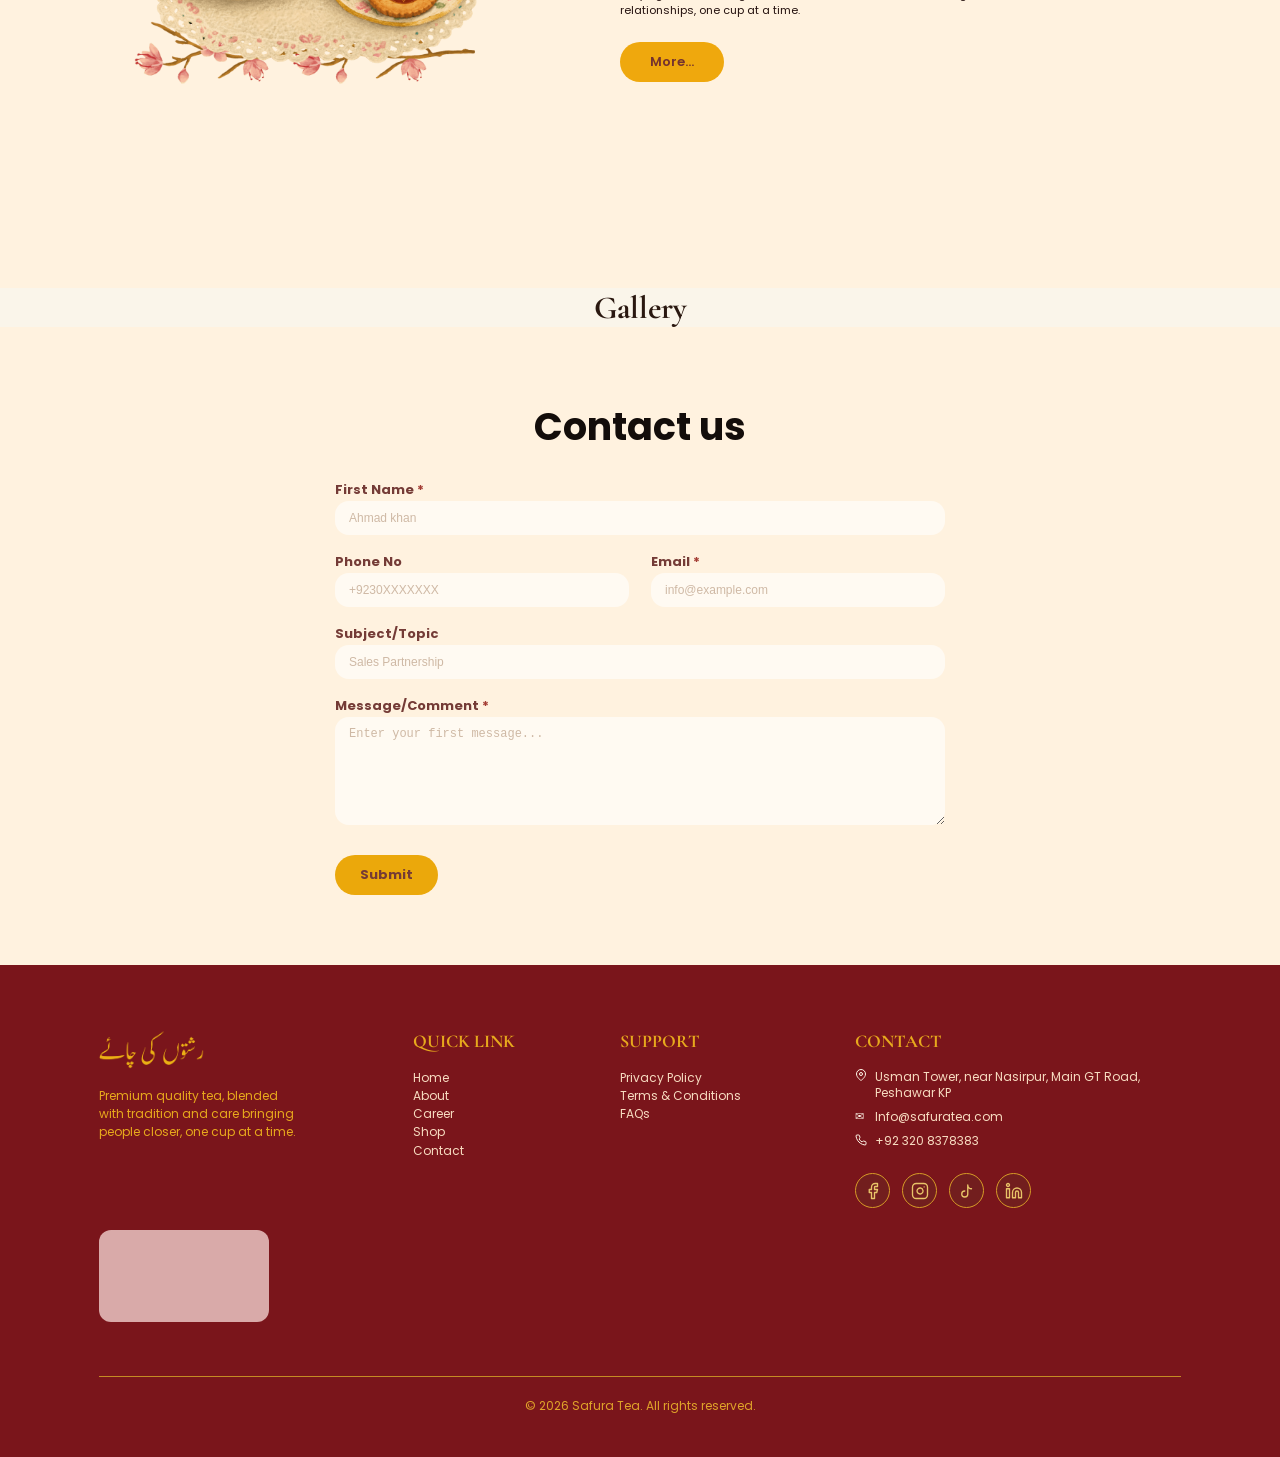
==== commit cd4c8879: "Update the Home page image, story image and more changed" ====
--- a/index.html
+++ b/index.html
@@ -53,7 +53,6 @@
     </div>
 
     <div class="hero-overlay">
-
       <h1>
         <span>The Tea that brings every</span>
         <span><em>Relationship</em> closer</span>
--- a/css/style.css
+++ b/css/style.css
@@ -196,6 +196,7 @@
   }
 }
 .hero-overlay {
+  margin-top: 90px;
   position: absolute;
   inset: 0;
   z-index: 3;
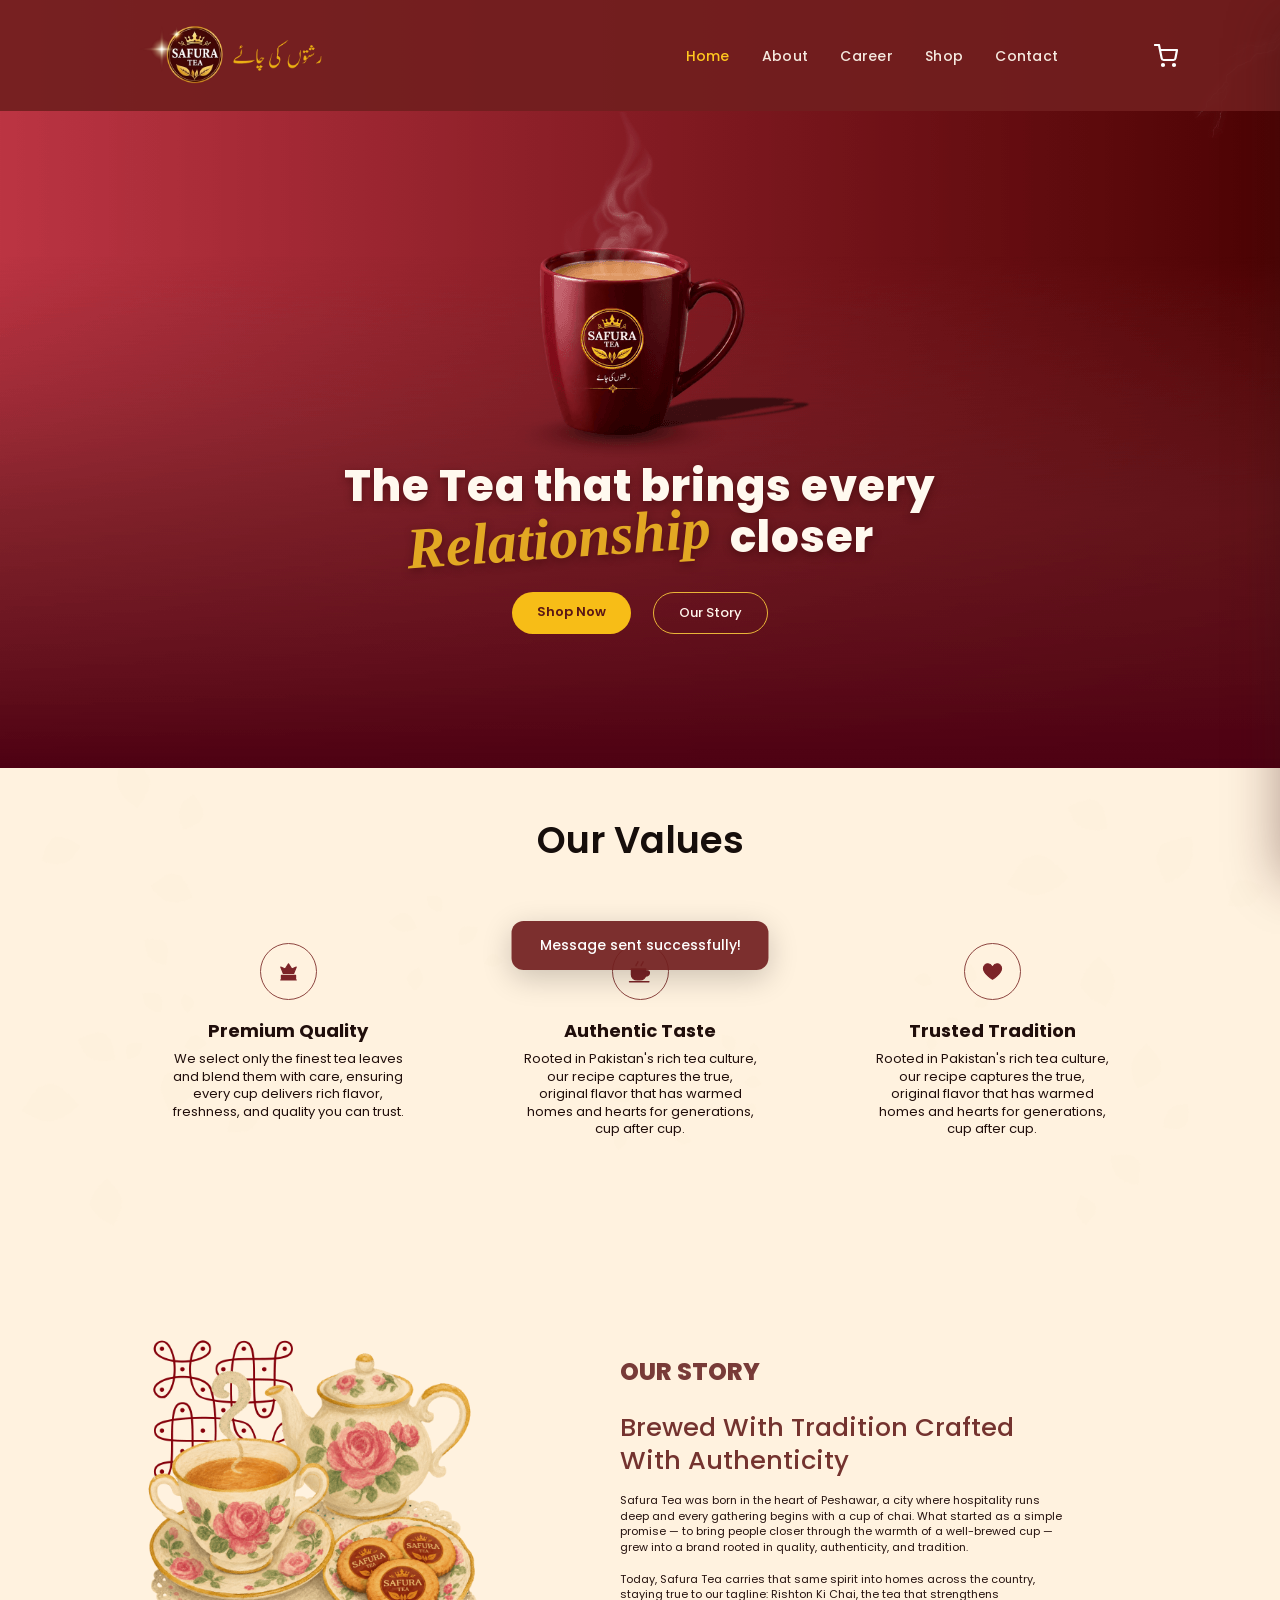
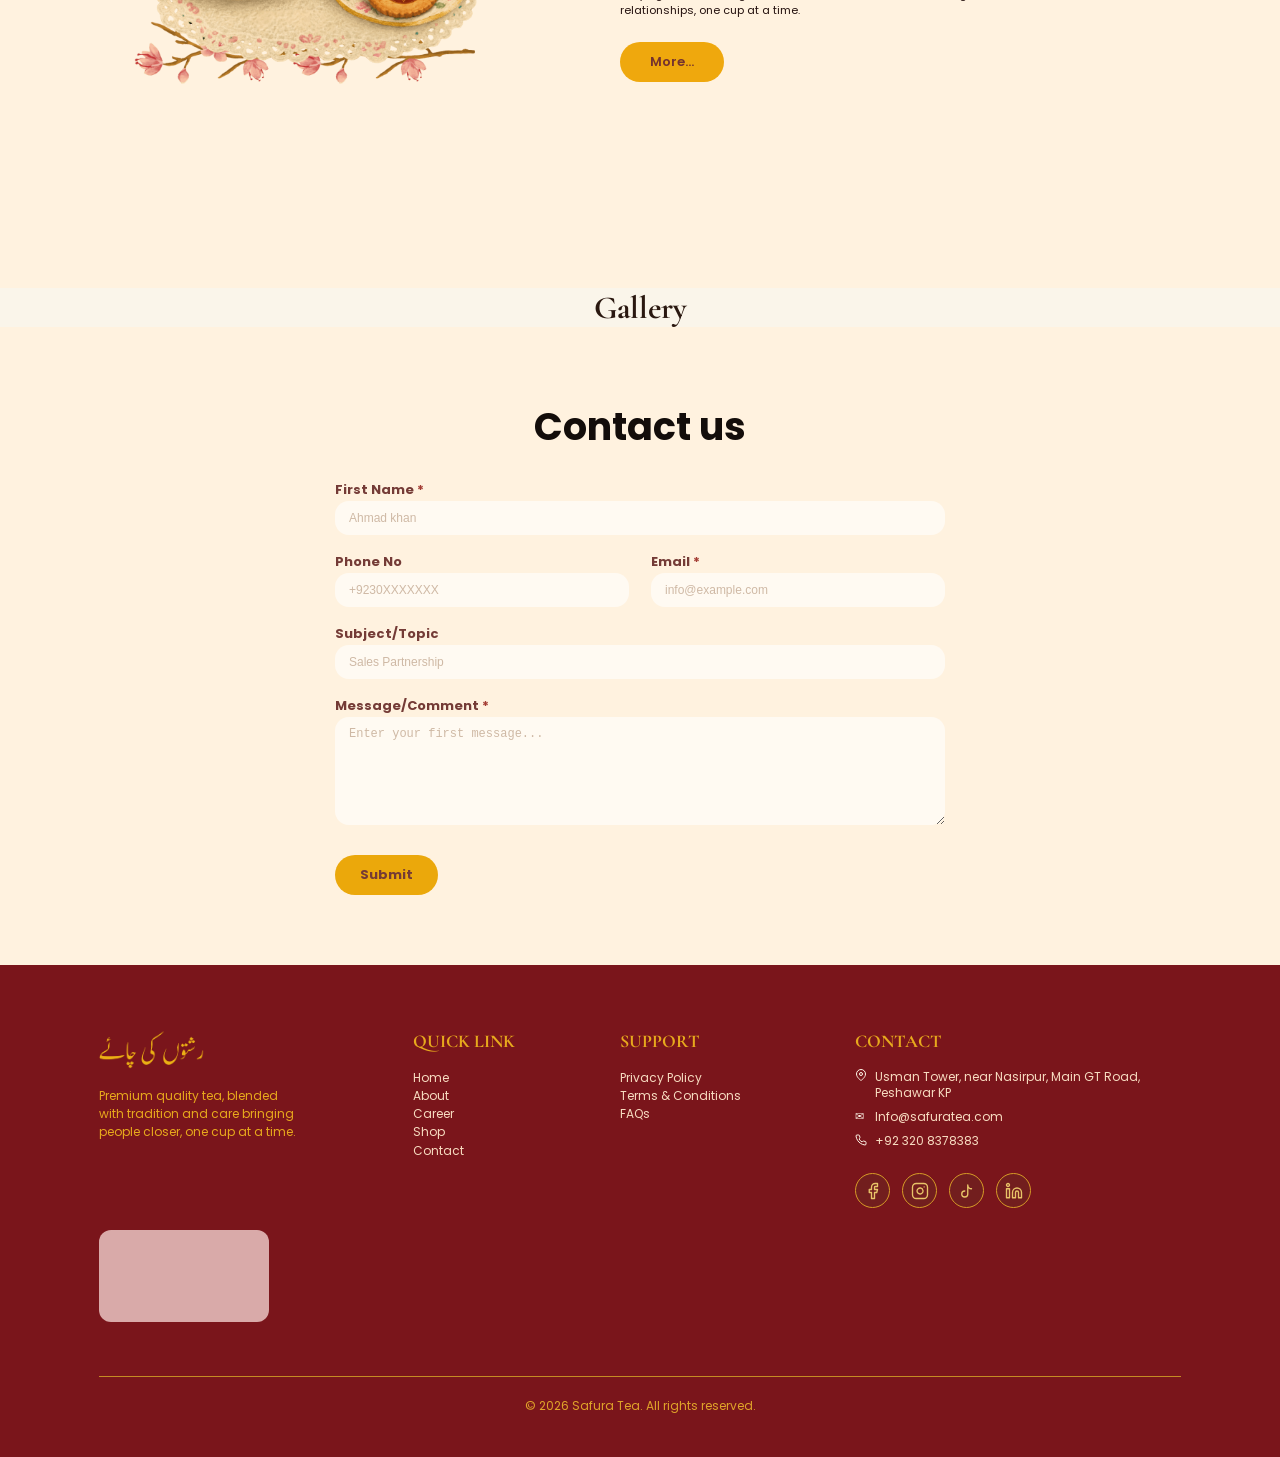
==== commit 3a65e329: "Update CEO Message" ====
--- a/index.html
+++ b/index.html
@@ -129,11 +129,11 @@
         <div class="eyebrow">Our Story</div>
         <h2 class="section-title">Brewed With Tradition Crafted<br>With Authenticity</h2>
         <p>Safura Tea was born in the heart of Peshawar, a city where hospitality runs deep and every gathering begins
-          with a cup of chai. What started as a simple promise â€” to bring people closer through the warmth of a
-          well-brewed cup â€” grew into a brand rooted in quality, authenticity, and tradition.</p>
+          with a cup of chai. What started as a simple promise — to bring people closer through the warmth of a
+          well-brewed cup — grew into a brand rooted in quality, authenticity, and tradition.</p>
         <p>Today, Safura Tea carries that same spirit into homes across the country, staying true to our tagline:
           Rishton Ki Chai, the tea that strengthens relationships, one cup at a time.</p>
-        <a href="/about" class="about-btn">More â†’</a>
+        <a href="/about" class="about-btn">More →</a>
       </div>
     </div>
   </section>
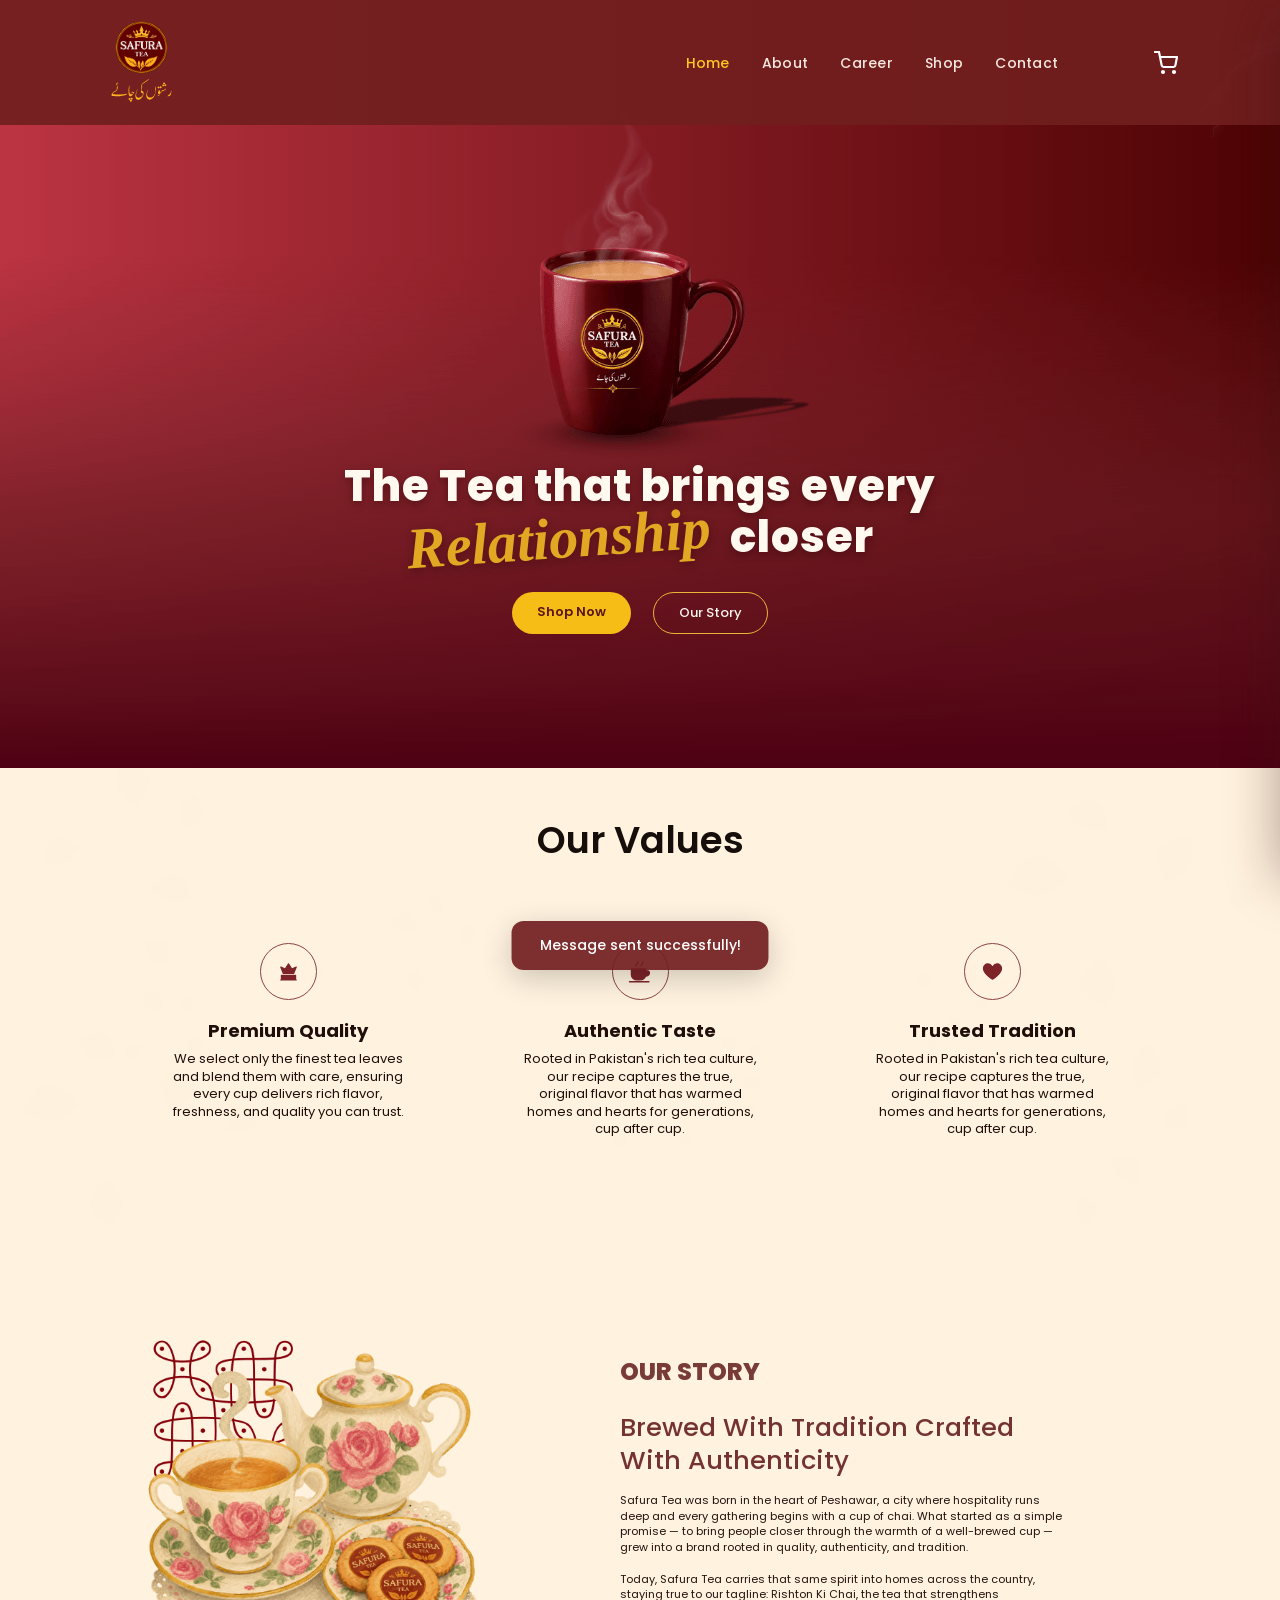
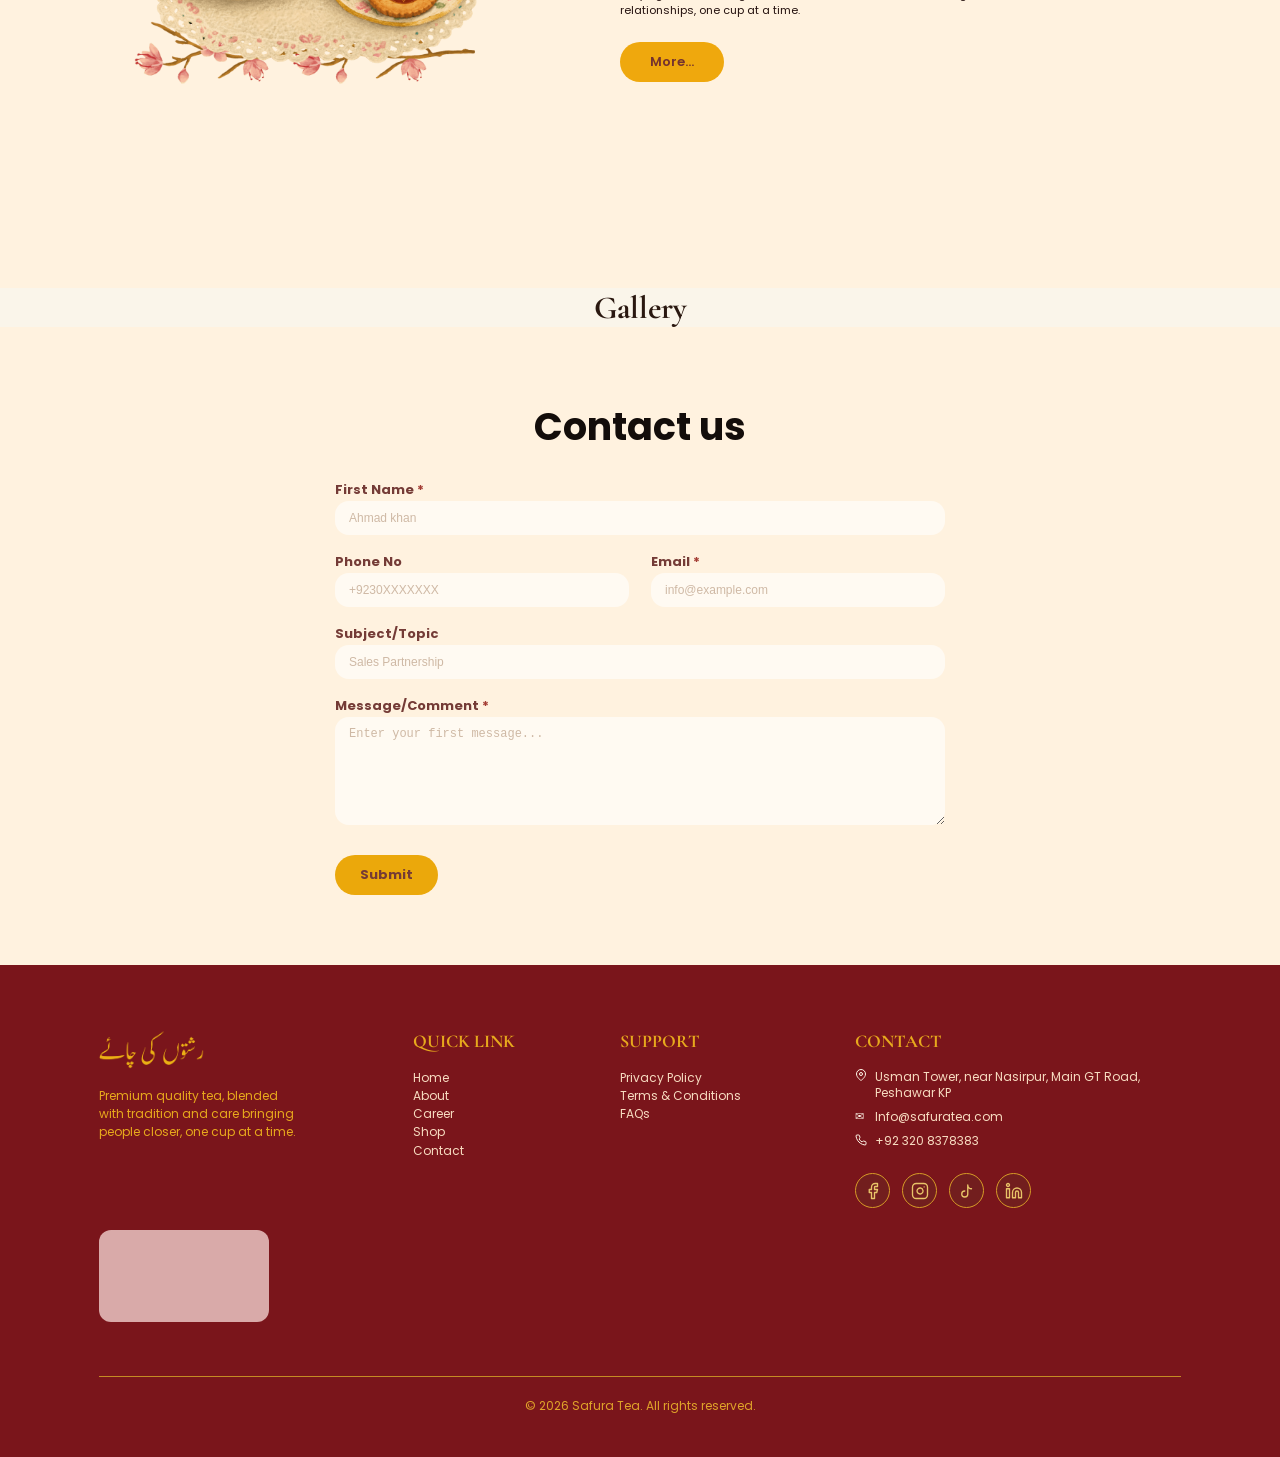
==== commit 7a91ca2a: "Update Header Logo" ====
--- a/index.html
+++ b/index.html
@@ -22,7 +22,7 @@
   <!-- ================= NAVBAR ================= -->
   <nav class="navbar">
     <div class="nav-left">
-      <img src="assets/images/Logo-3.webp" alt="Safura Tea logo">
+      <img src="assets/images/SVG Logo for Website.svg" alt="Safura Tea logo">
     </div>
     <ul class="nav-links" id="navLinks">
       <li><a href="#home">Home</a></li>
--- a/css/style.css
+++ b/css/style.css
@@ -69,8 +69,8 @@
   box-shadow: none;
 }
 .nav-left img {
-  width: 285px;
-  height: auto;
+  width: 85px;
+  height: 85px;
   object-fit: contain;
 }
 .nav-links {
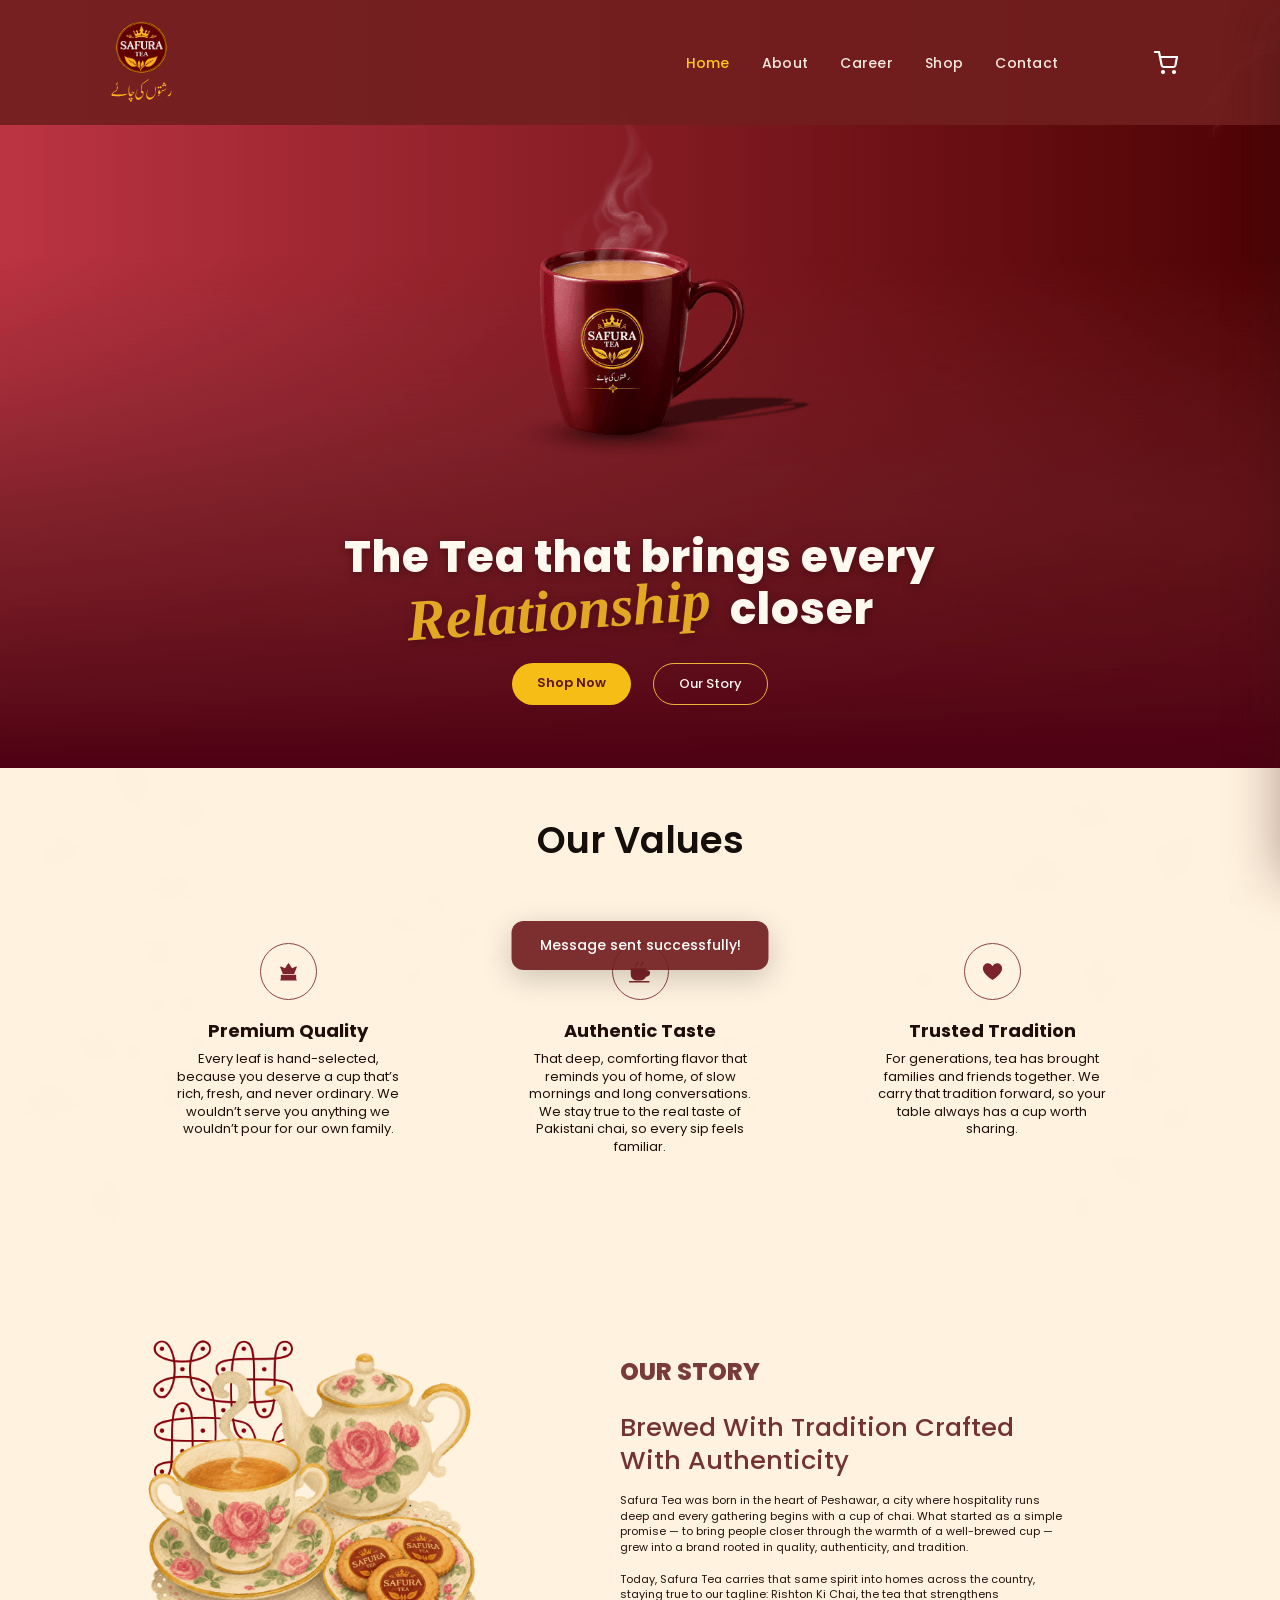
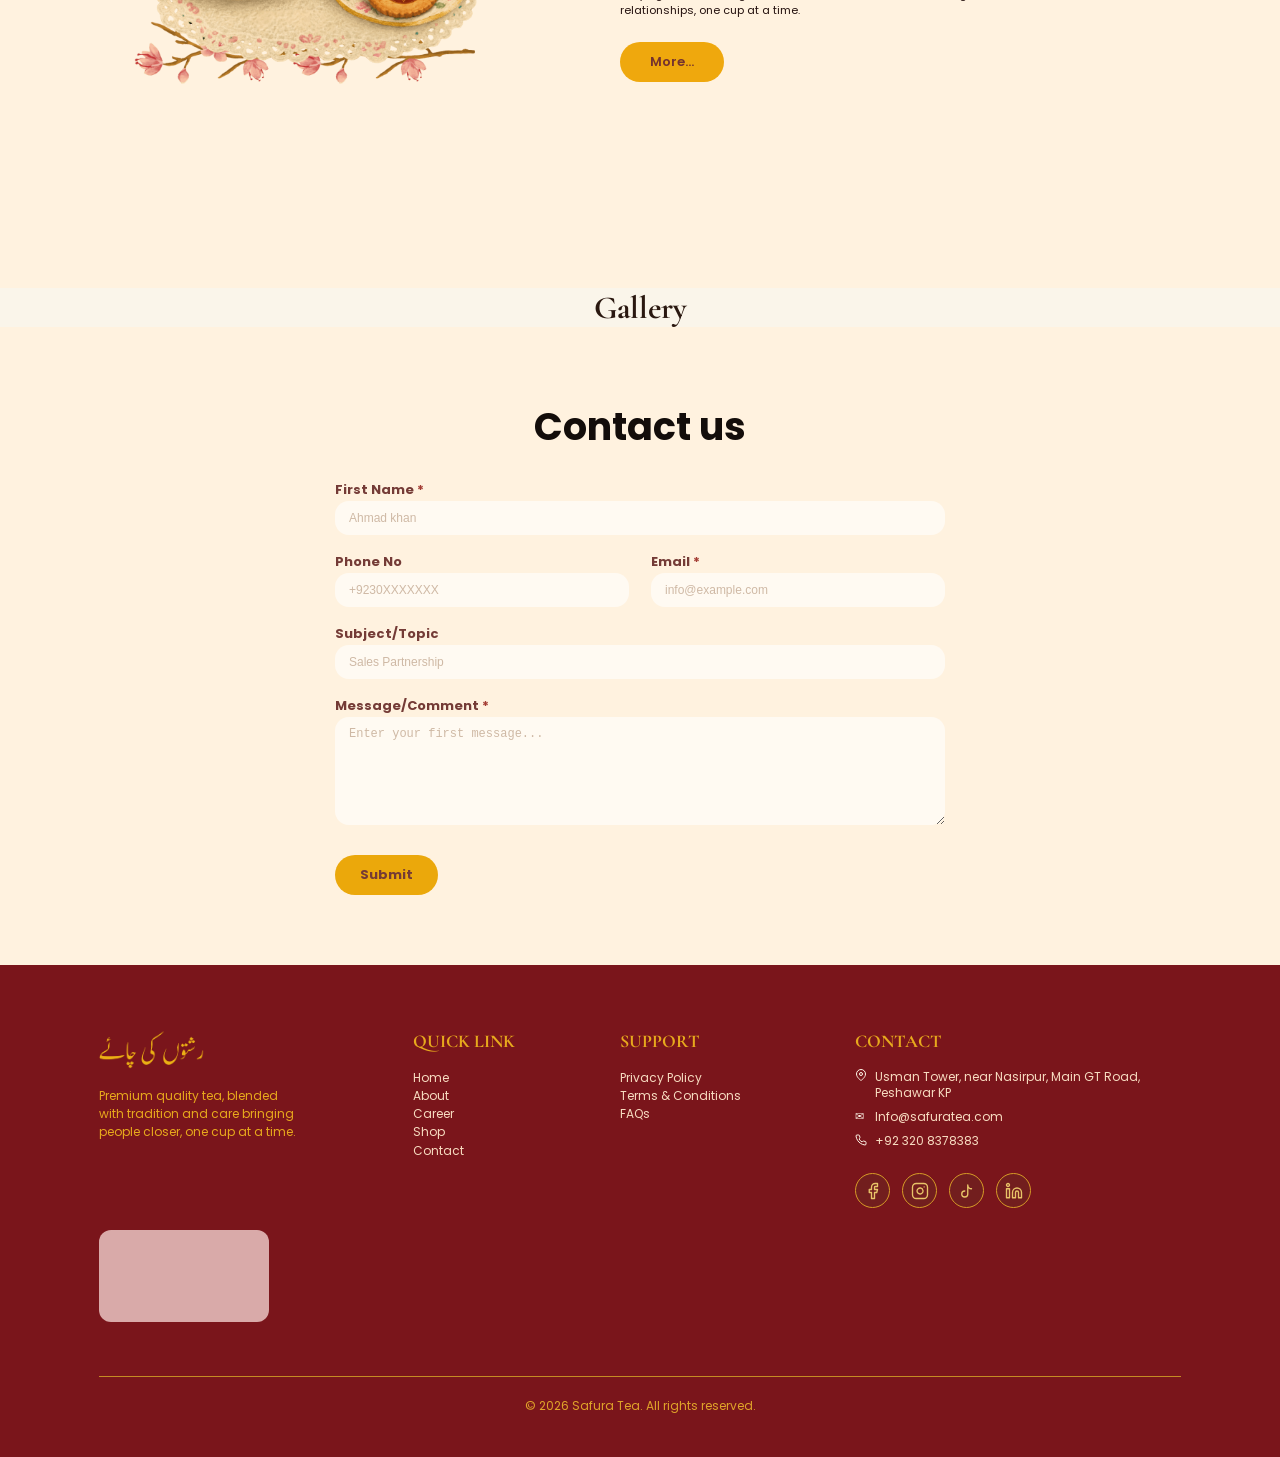
==== commit bc2ebbe3: "Home page, Our Value Paragraph update" ====
--- a/index.html
+++ b/index.html
@@ -85,8 +85,7 @@
             </svg>
           </div>
           <h3>Premium Quality</h3>
-          <p>We select only the finest tea leaves and blend them with care, ensuring every cup delivers rich flavor,
-            freshness, and quality you can trust.</p>
+          <p>Every leaf is hand-selected, because you deserve a cup that’s rich, fresh, and never ordinary. We wouldn’t serve you anything we wouldn’t pour for our own family.</p>
         </article>
         <article class="value-card">
           <div class="value-icon" aria-hidden="true">
@@ -101,8 +100,7 @@
             </svg>
           </div>
           <h3>Authentic Taste</h3>
-          <p>Rooted in Pakistan's rich tea culture, our recipe captures the true, original flavor that has warmed homes
-            and hearts for generations, cup after cup.</p>
+          <p>That deep, comforting flavor that reminds you of home, of slow mornings and long conversations. We stay true to the real taste of Pakistani chai, so every sip feels familiar.</p>
         </article>
         <article class="value-card">
           <div class="value-icon" aria-hidden="true">
@@ -112,8 +110,7 @@
             </svg>
           </div>
           <h3>Trusted Tradition</h3>
-          <p>Rooted in Pakistan's rich tea culture, our recipe captures the true, original flavor that has warmed homes
-            and hearts for generations, cup after cup.</p>
+          <p>For generations, tea has brought families and friends together. We carry that tradition forward, so your table always has a cup worth sharing.</p>
         </article>
       </div>
     </div>
--- a/css/style.css
+++ b/css/style.css
@@ -295,19 +295,20 @@
 
 /* ---------- HOME HERO ---------- */
 .home-page .hero {
-  height: min(100vh, 768px);
+  height: min(100svh, 768px);
   min-height: 500px;
   padding: 0;
   background: #731216;
 }
 .home-page .hero-bg img {
+  object-fit: cover;
   object-position: center;
   filter: none;
   animation: none;
 }
 .home-page .hero-overlay {
-  justify-content: flex-start;
-  padding: clamp(205px, 48vh, 370px) 24px 0;
+  justify-content: flex-end;
+  padding: 0 24px clamp(48px, 7vh, 72px);
 }
 .home-page .hero-overlay::before {
   display: none;
@@ -363,16 +364,34 @@
   color: #fff6ec;
 }
 @media (max-width: 900px) {
+  .home-page .hero {
+    height: auto;
+    min-height: 0;
+  }
+  .home-page .hero-bg {
+    position: relative;
+    inset: auto;
+  }
+  .home-page .hero-bg img {
+    height: auto;
+    object-fit: contain;
+    object-position: center;
+  }
   .home-page .hero-overlay {
-    padding-top: clamp(180px, 43vh, 300px);
+    position: relative;
+    inset: auto;
+    margin-top: 0;
+    justify-content: center;
+    padding: 32px 24px 40px;
+    background: #731216;
   }
 }
 @media (max-width: 560px) {
   .home-page .nav-left img {
     width: 135px;
   }
-  .home-page .hero {
-    min-height: 560px;
+  .home-page .hero-overlay {
+    padding: 28px 20px 36px;
   }
   .home-page .hero h1 {
     font-size: clamp(23px, 7vw, 31px);
@@ -394,7 +413,7 @@
   background: #fff2df;
 }
 .values-content {
-    /* border: 2px solid yellow; */
+  /* border: 2px solid yellow; */
   position: relative;
   z-index: 1;
   max-width: 1000px;
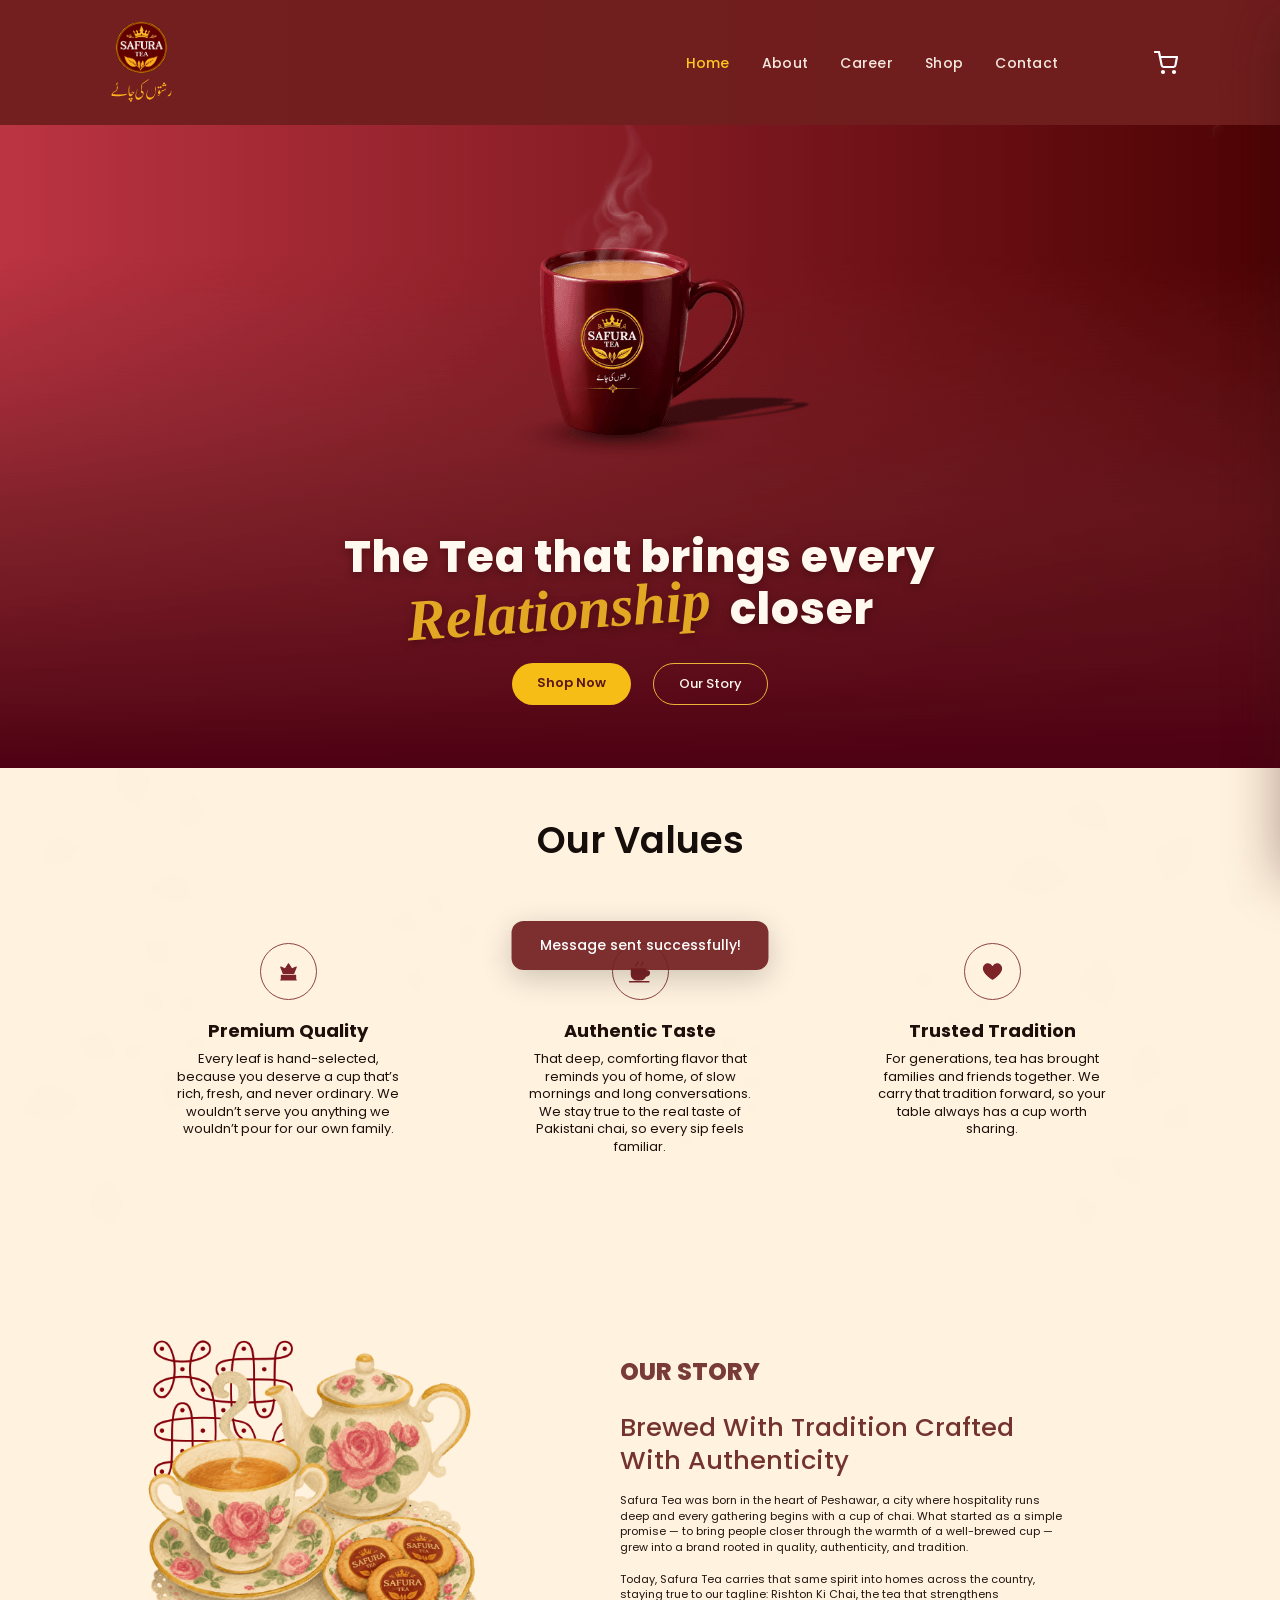
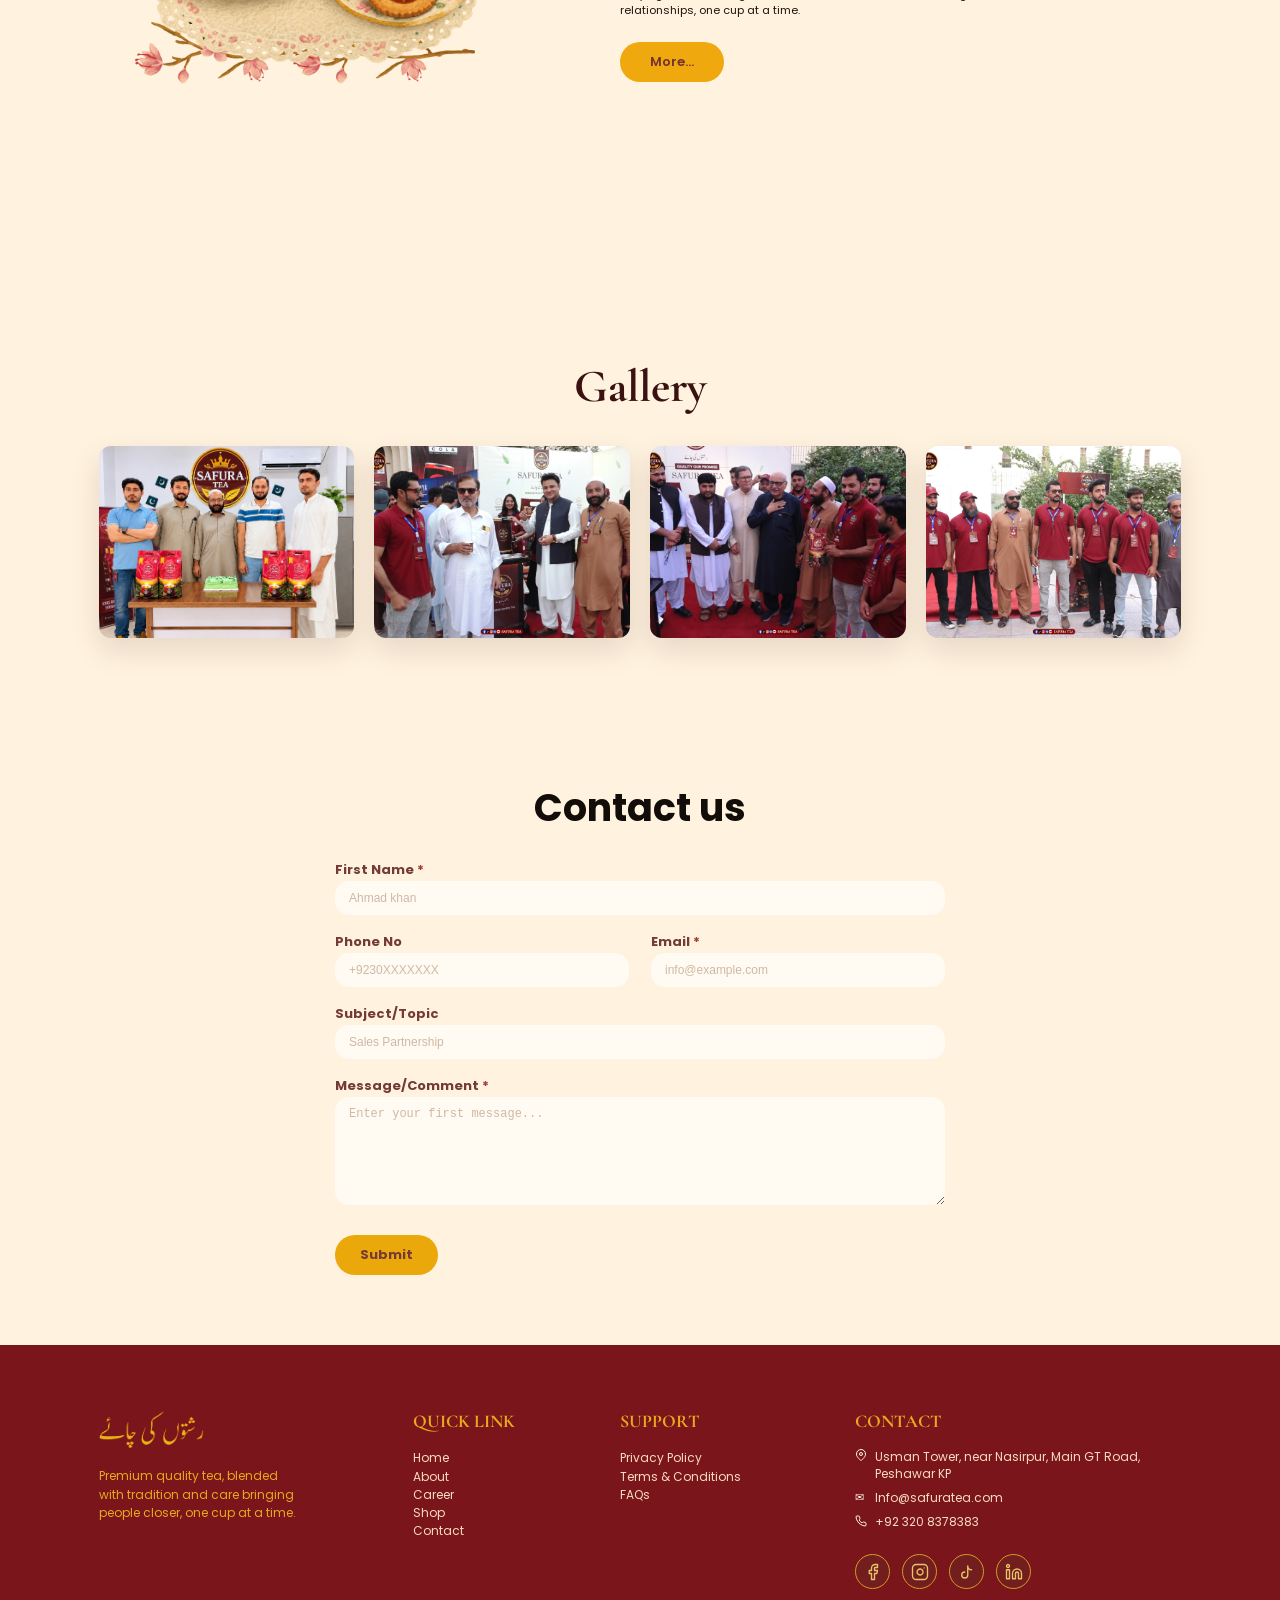
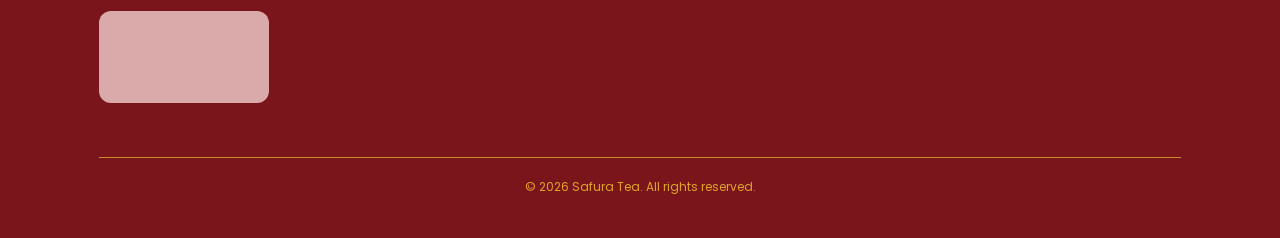
==== commit 7709efc4: "Update the Gallery Section" ====
--- a/index.html
+++ b/index.html
@@ -135,9 +135,25 @@
     </div>
   </section>
 
-  <!-- ================= VIDEO SPOTLIGHT ================= -->
-
-    <h1 style="text-align: center;">Gallery</h1>
+  <!-- ================= GALLERY ================= -->
+  <section class="gallery-section" id="gallery">
+    <h1 class="gallery-title">Gallery</h1>
+    <div class="gallery-grid">
+      <figure class="gallery-item" role="button" tabindex="0" aria-label="Open gallery image 1">
+        <img src="assets/images/1.jpeg" alt="Safura Tea gallery image 1" loading="lazy">
+      </figure>
+      <figure class="gallery-item" role="button" tabindex="0" aria-label="Open gallery image 2">
+        <img src="assets/images/2.jpeg" alt="Safura Tea gallery image 2" loading="lazy">
+      </figure>
+      <figure class="gallery-item" role="button" tabindex="0" aria-label="Open gallery image 3">
+        <img src="assets/images/3.jpeg" alt="Safura Tea gallery image 3" loading="lazy">
+      </figure>
+      <figure class="gallery-item" role="button" tabindex="0" aria-label="Open gallery image 4">
+        <img src="assets/images/4.jpeg" alt="Safura Tea gallery image 4" loading="lazy">
+      </figure>
+      
+    </div>
+  </section>
 
   <!-- ================= CONTACT ================= -->
   <section class="contact-section" id="contact">
@@ -280,7 +296,13 @@
   </footer>
 
   <div class="toast" id="toast">Message sent successfully!</div>
-  <script src="js/script.js?v=3"></script>
+
+  <div class="gallery-lightbox" id="galleryLightbox" aria-hidden="true">
+    <button class="gallery-lightbox-close" id="galleryLightboxClose" type="button" aria-label="Close enlarged image">&times;</button>
+    <img id="galleryLightboxImage" src="" alt="Enlarged gallery image">
+  </div>
+
+  <script src="js/script.js?v=4"></script>
 
 </body>
 
--- a/css/style.css
+++ b/css/style.css
@@ -60,17 +60,18 @@
   top: 0;
   left: 0;
   right: 0;
+  width: 100%;
   z-index: 1000;
   display: flex;
   align-items: center;
   justify-content: space-between;
-  padding: 20px 7.7%;
-  background: rgba(113, 31, 31, 0.92);
+  padding: clamp(10px, 2vw, 20px) 7.7%;
+  background: rgba(113, 31, 31, 0.96);
   box-shadow: none;
 }
 .nav-left img {
-  width: 85px;
-  height: 85px;
+  width: clamp(56px, 8vw, 85px);
+  height: auto;
   object-fit: contain;
 }
 .nav-links {
@@ -387,9 +388,6 @@
   }
 }
 @media (max-width: 560px) {
-  .home-page .nav-left img {
-    width: 135px;
-  }
   .home-page .hero-overlay {
     padding: 28px 20px 36px;
   }
@@ -758,6 +756,92 @@
   transform: translateY(-2px);
 }
 
+/* ---------- GALLERY ---------- */
+.gallery-section {
+  padding: 70px 7.7%;
+  background: #fff2df;
+}
+.gallery-title {
+  margin-bottom: 32px;
+  color: var(--maroon-dark);
+  font-size: clamp(32px, 4vw, 46px);
+  text-align: center;
+}
+.gallery-grid {
+  display: grid;
+  grid-template-columns: repeat(4, minmax(0, 1fr));
+  gap: 20px;
+  max-width: 1244px;
+  margin: 0 auto;
+}
+.gallery-item {
+  aspect-ratio: 4 / 3;
+  overflow: hidden;
+  border-radius: 12px;
+  background: var(--cream-2);
+  box-shadow: 0 12px 30px rgba(59, 18, 18, 0.12);
+}
+.gallery-item img {
+  width: 100%;
+  height: 100%;
+  object-fit: cover;
+  transition: transform 0.35s ease;
+}
+.gallery-item:hover img {
+  transform: scale(1.04);
+}
+.gallery-item {
+  cursor: zoom-in;
+}
+.gallery-lightbox {
+  position: fixed;
+  inset: 0;
+  z-index: 3000;
+  display: none;
+  align-items: center;
+  justify-content: center;
+  padding: 40px;
+  background: rgba(20, 8, 5, 0.92);
+}
+.gallery-lightbox.show {
+  display: flex;
+}
+.gallery-lightbox img {
+  width: auto;
+  height: auto;
+  max-width: min(90vw, 1200px);
+  max-height: 90vh;
+  border-radius: 8px;
+  object-fit: contain;
+  box-shadow: 0 20px 60px rgba(0, 0, 0, 0.45);
+}
+.gallery-lightbox-close {
+  position: absolute;
+  top: 20px;
+  right: 24px;
+  width: 44px;
+  height: 44px;
+  border-radius: 50%;
+  background: #fff;
+  color: var(--maroon-dark);
+  font-size: 32px;
+  line-height: 1;
+}
+@media (max-width: 900px) {
+  .gallery-grid {
+    grid-template-columns: repeat(2, minmax(0, 1fr));
+  }
+}
+@media (max-width: 560px) {
+  .gallery-section {
+    padding: 52px 5%;
+  }
+  .gallery-grid {
+    grid-template-columns: 1fr;
+    gap: 16px;
+  }
+}
+
 /* ---------- VIDEO SPOTLIGHT ---------- */
 /* .video-spotlight {
   overflow: hidden;
@@ -1431,7 +1515,10 @@
 /* ---------- RESPONSIVE ---------- */
 @media (max-width: 900px) {
   .navbar {
-    padding: 20px 6%;
+    padding: 10px 6%;
+  }
+  .navbar .nav-left img {
+    width: clamp(52px, 9vw, 72px);
   }
   .nav-links {
     position: absolute;
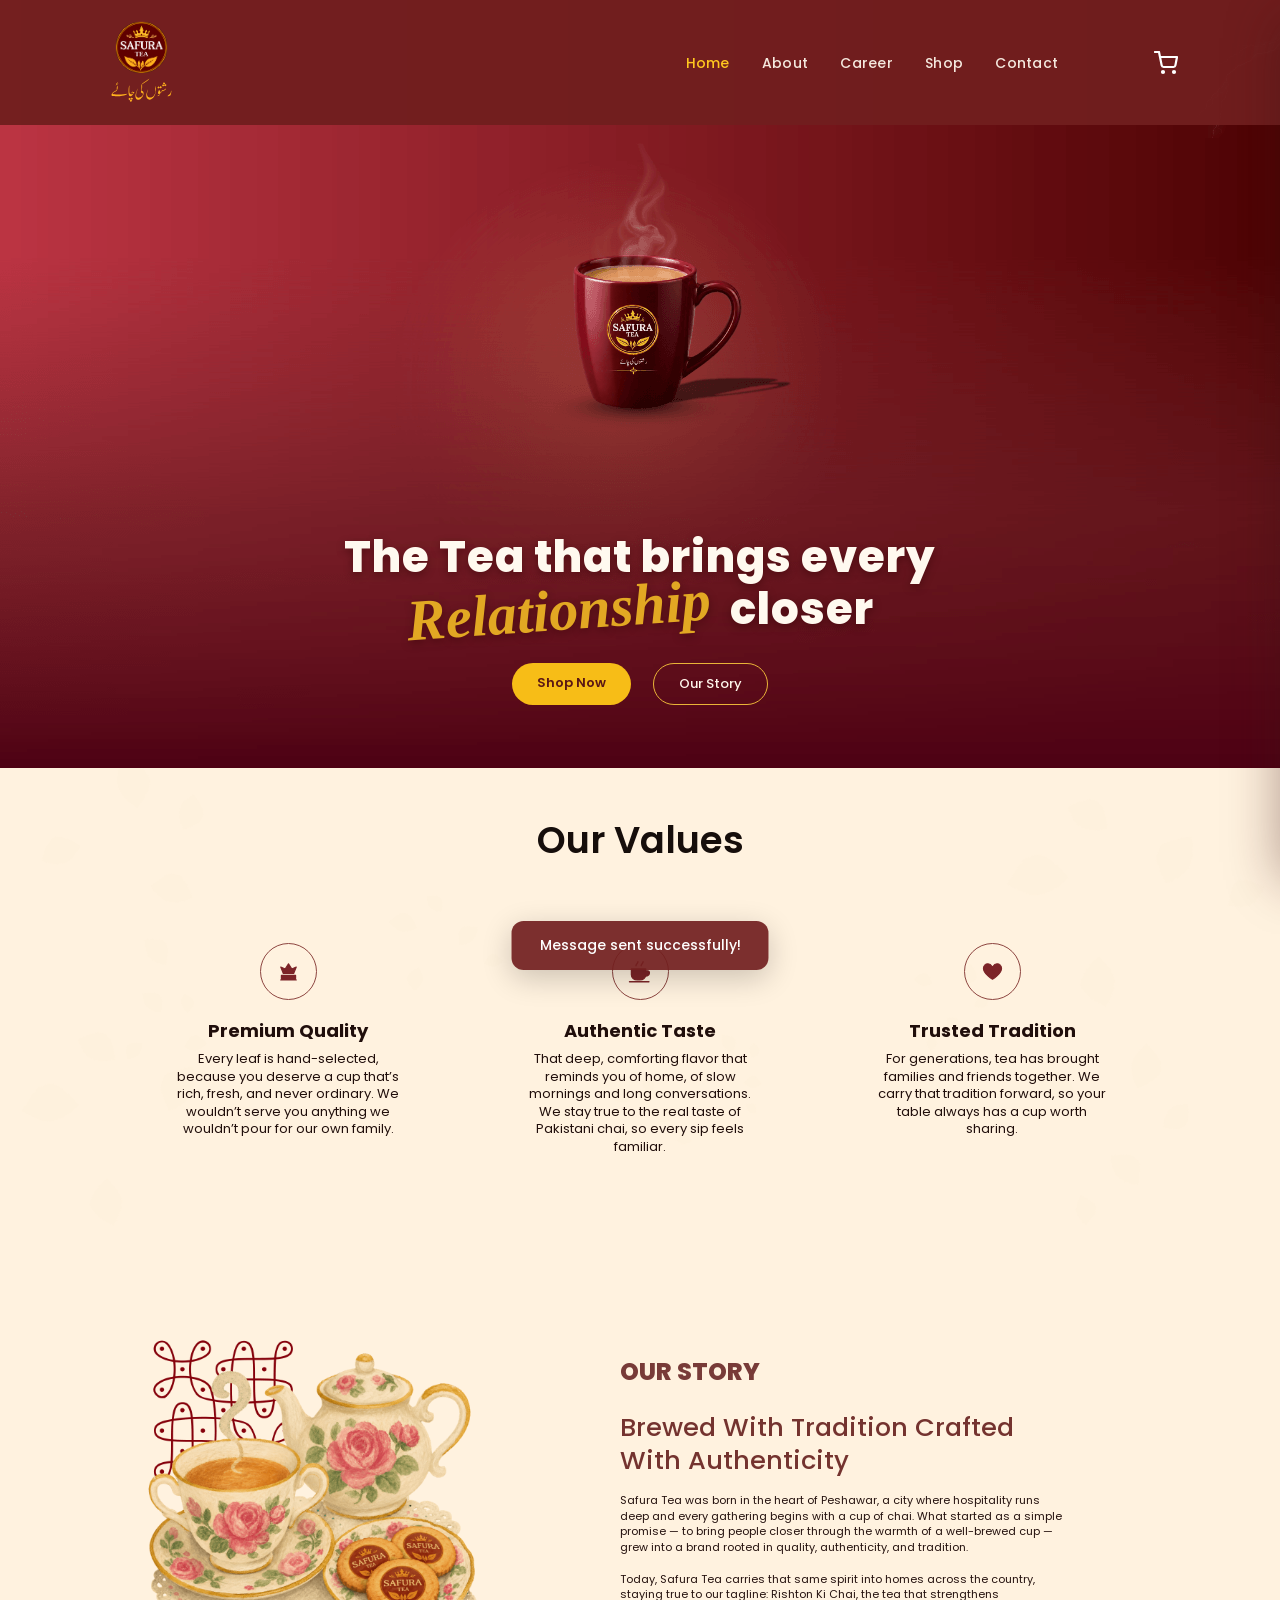
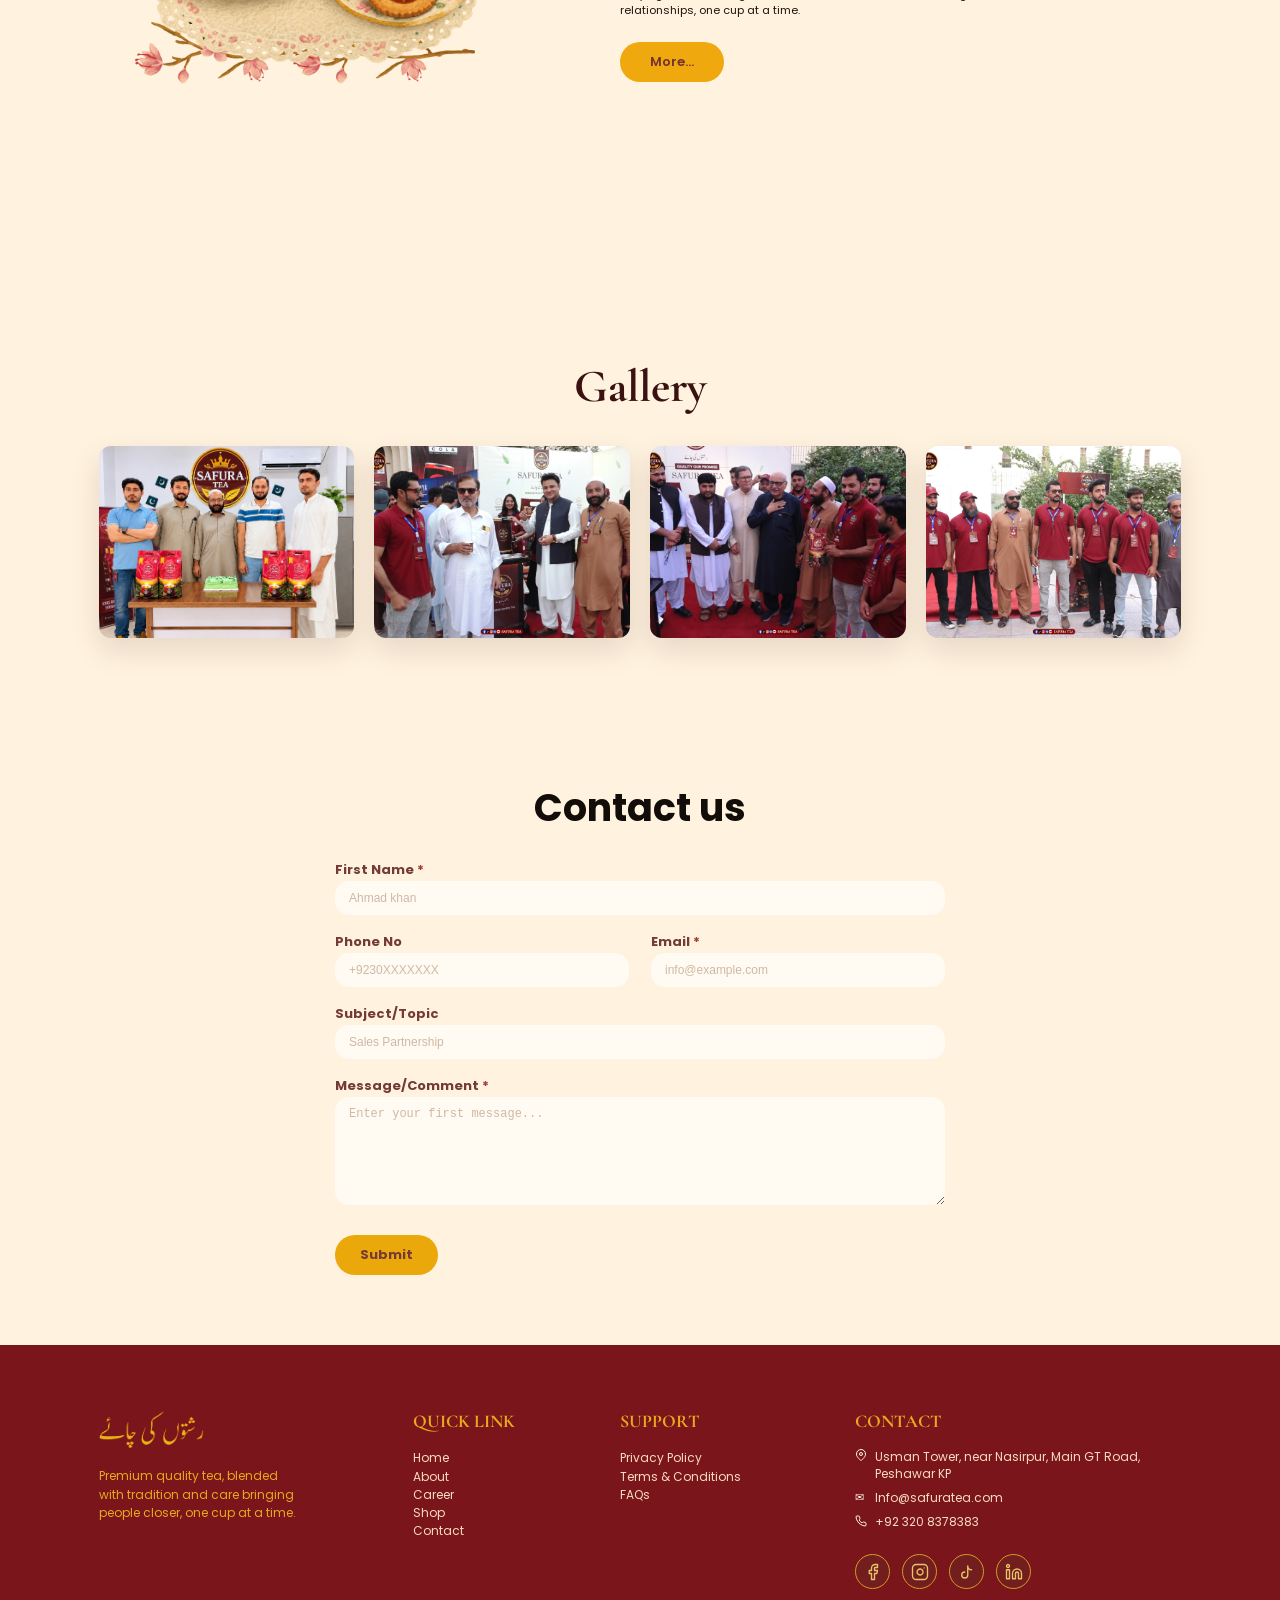
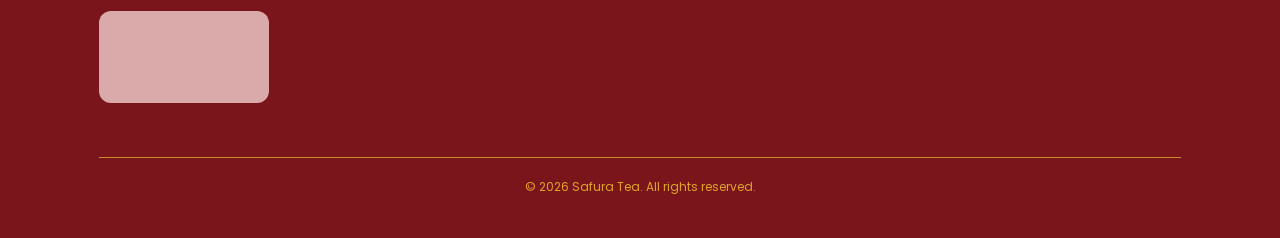
==== commit 9a03d892: "Update the Favicon" ====
--- a/index.html
+++ b/index.html
@@ -4,10 +4,12 @@
 <head>
   <meta charset="UTF-8">
   <meta name="viewport" content="width=device-width, initial-scale=1.0">
-  <title>Safura Tea Home</title>
+  <title>Home</title>
   <meta name="description"
     content="Safura Tea offers premium, naturally sourced tea blends  rich in flavour and crafted with tradition. Shop online, delivered fresh across Pakistan.">
   <meta name="theme-color" content="#3b1212">
+  <link rel="icon" type="image/svg+xml" href="assets/images/Safura-Favicon.svg">
+  <link rel="shortcut icon" type="image/svg+xml" href="assets/images/Safura-Favicon.svg">
   <link rel="preconnect" href="https://fonts.googleapis.com">
   <link rel="preconnect" href="https://fonts.gstatic.com" crossorigin>
   <link
